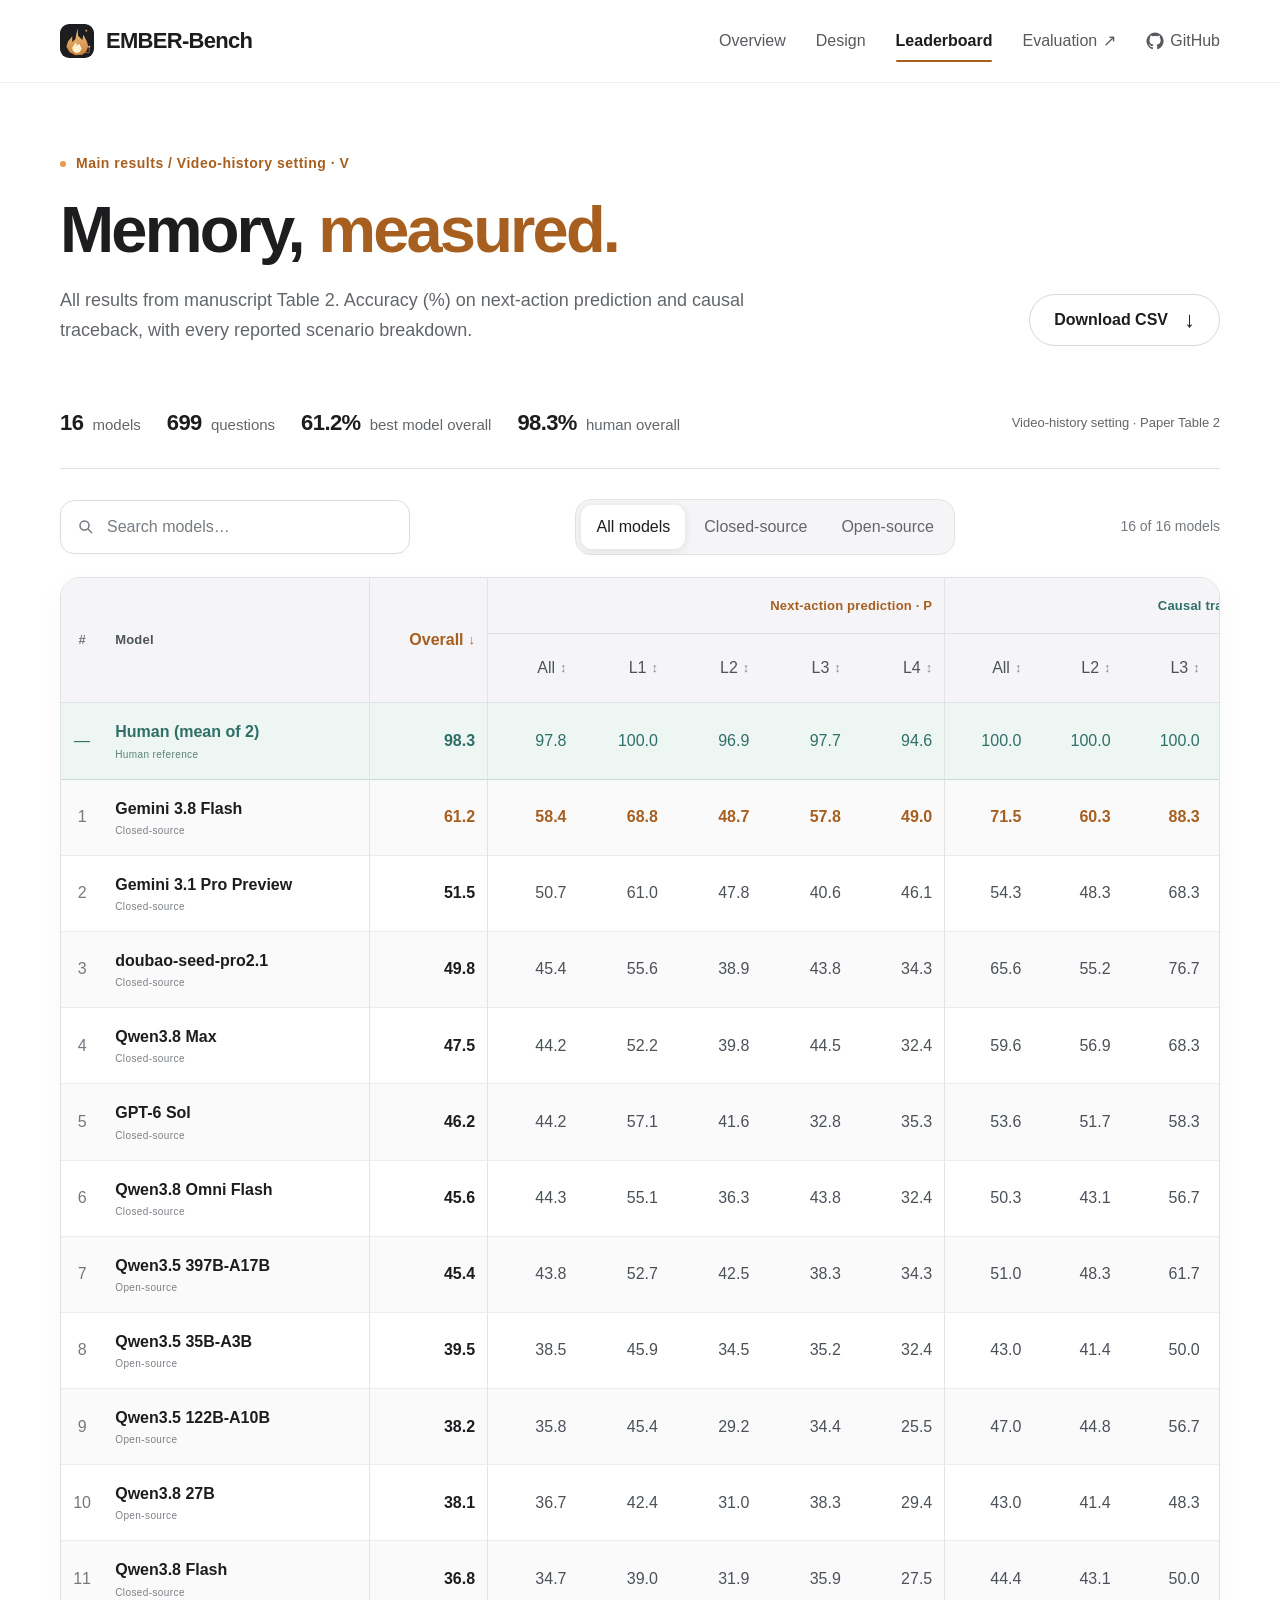
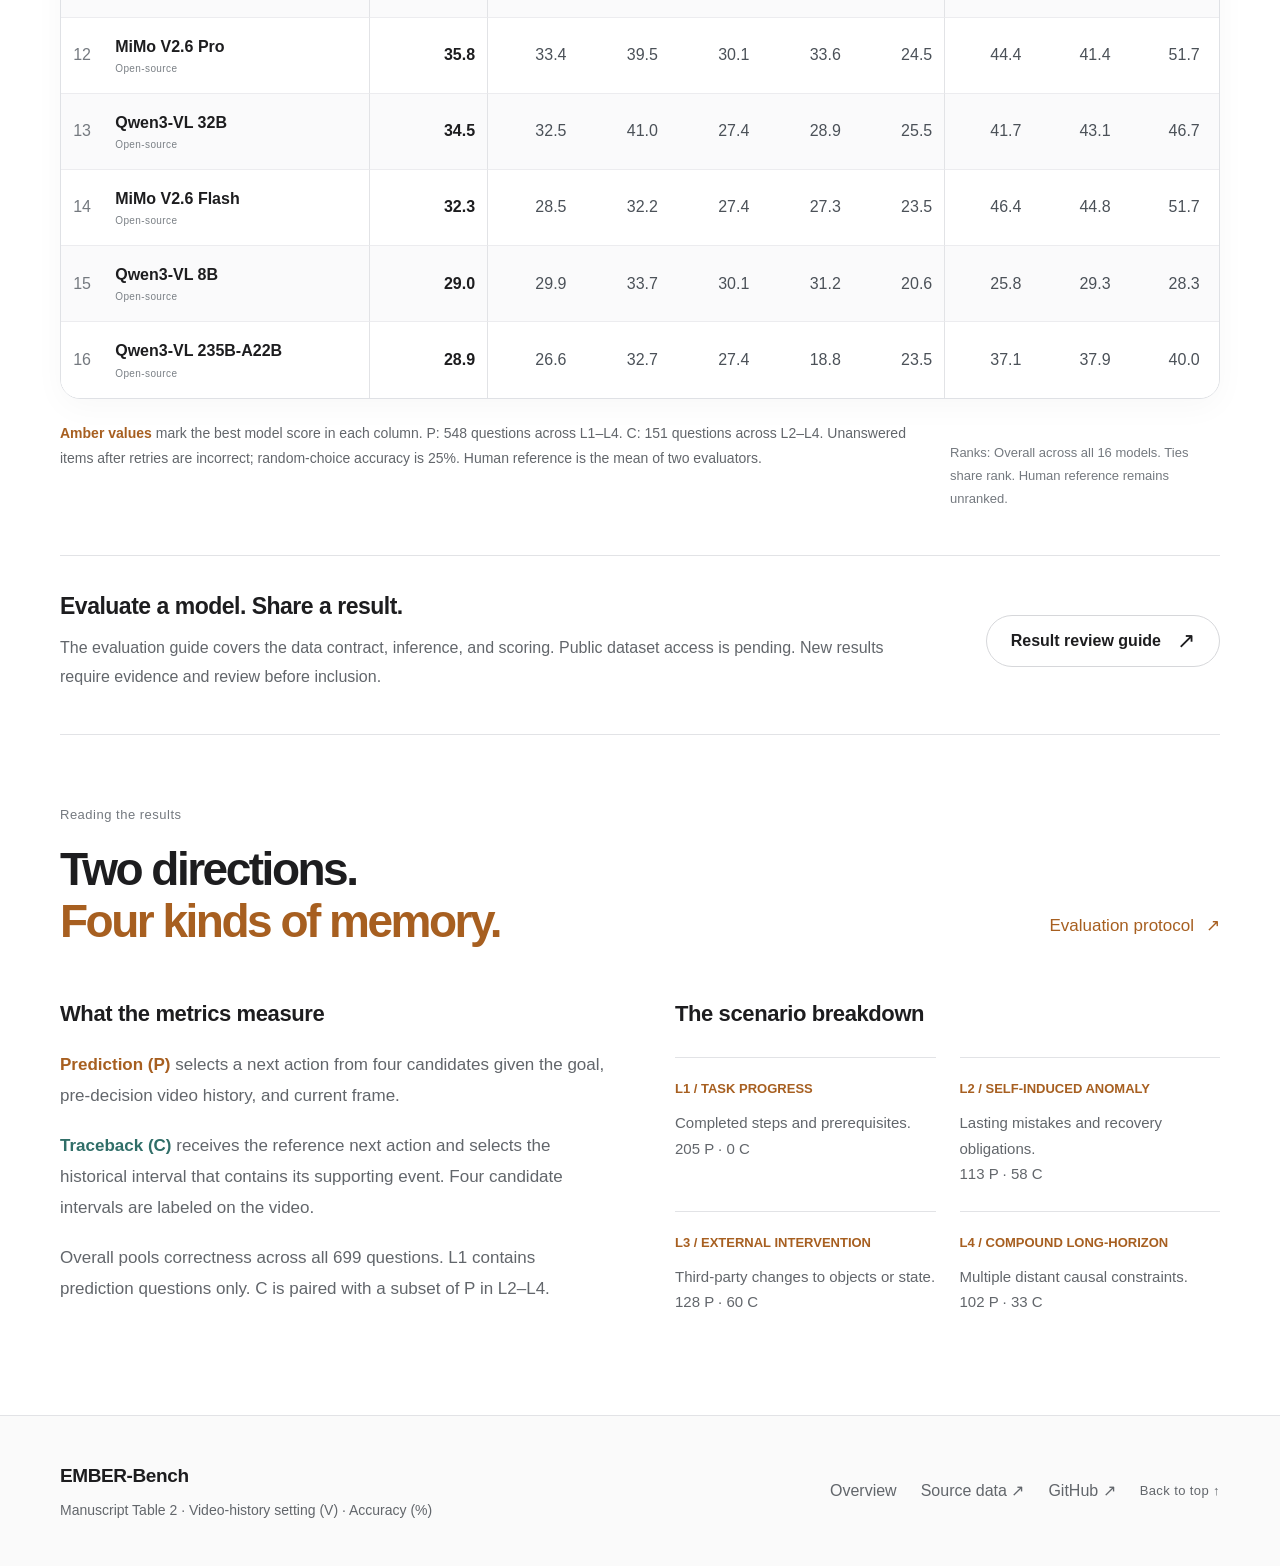
==== docs/leaderboard.html @ ba3ed53a "Add author affiliations and contribution markers to overview" ====
<!doctype html>
<html lang="en">
<head>
  <meta charset="utf-8">
  <meta name="viewport" content="width=device-width, initial-scale=1">
  <meta name="description" content="Complete EMBER-Bench leaderboard: 16 multimodal models and a human reference, with overall, next-action prediction, and causal traceback accuracy across L1–L4.">
  <meta name="theme-color" content="#ffffff">
  <meta property="og:title" content="EMBER-Bench · Leaderboard">
  <meta property="og:description" content="Explore all manuscript results for cross-event causal memory in long-horizon embodied tasks.">
  <meta property="og:type" content="website">
  <title>Leaderboard · EMBER-Bench</title>
  <link rel="icon" type="image/svg+xml" href="assets/favicon.svg?v=ember-flame-1">
  <link rel="stylesheet" href="assets/css/style.css?v=authors-1">
  <script src="assets/js/common.js?v=design-nav-1" defer></script>
  <script src="assets/js/leaderboard.js" defer></script>
  <noscript><style>.nav-links{display:flex!important;position:static!important;padding:0!important;border:0!important;font-size:14px!important;gap:12px!important;background:none!important}.mobile-nav-toggle{display:none!important}.nav{height:auto!important;min-height:67px;flex-wrap:wrap;padding-top:14px!important;padding-bottom:14px!important}.board-toolbar{display:none}</style></noscript>
</head>
<body id="top">
<a class="skip-link" href="#main">Skip to results</a>
<header class="site-header">
  <nav class="container nav" aria-label="Main navigation">
    <a href="index.html" class="brand" aria-label="EMBER-Bench home"><img src="assets/favicon.svg?v=ember-flame-1" alt="" width="31" height="31"><span class="brand-wordmark">EMBER-Bench</span></a>
    <button class="mobile-nav-toggle" aria-expanded="false" aria-controls="main-navigation">Menu</button>
    <div class="nav-links" id="main-navigation">
      <a href="index.html">Overview</a><a href="index.html#benchmark" class="home-benchmark">Design</a><a href="leaderboard.html" aria-current="page">Leaderboard</a><a href="https://github.com/Alex0605goat/EMBER-Bench/blob/main/evaluation/README.md" data-repo-path="blob/main/evaluation/README.md">Evaluation <span aria-hidden="true">↗</span></a>
      <a href="https://github.com/Alex0605goat/EMBER-Bench" data-repo-path="" class="repo-link"><svg viewBox="0 0 24 24" fill="currentColor" aria-hidden="true"><path d="M12 .8a11.4 11.4 0 0 0-3.6 22.2c.6.1.8-.2.8-.6v-2.2c-3.3.7-4-1.4-4-1.4-.5-1.4-1.3-1.7-1.3-1.7-1.1-.8.1-.8.1-.8 1.2.1 1.8 1.2 1.8 1.2 1 1.8 2.8 1.3 3.5 1 .1-.8.4-1.3.7-1.6-2.6-.3-5.4-1.3-5.4-5.9 0-1.3.5-2.4 1.2-3.2-.1-.3-.5-1.5.1-3.2 0 0 1-.3 3.3 1.2A11.5 11.5 0 0 1 12 5.4c1 0 2 .1 2.9.4 2.3-1.5 3.3-1.2 3.3-1.2.6 1.7.2 2.9.1 3.2.8.8 1.2 1.9 1.2 3.2 0 4.6-2.8 5.6-5.4 5.9.4.4.8 1.1.8 2.2v3.3c0 .4.2.7.8.6A11.4 11.4 0 0 0 12 .8Z"/></svg>GitHub</a>
    </div>
  </nav>
</header>
<main class="container" id="main">
  <div class="page-top">
    <div class="eyebrow">Main results / Video-history setting · V</div>
    <div class="leaderboard-heading"><div><h1>Memory, <em>measured.</em></h1><p>All results from manuscript Table 2. Accuracy (%) on next-action prediction and causal traceback, with every reported scenario breakdown.</p></div><a class="button" href="data/leaderboard.csv" download="EMBER-Bench-leaderboard.csv">Download CSV <span class="arrow" aria-hidden="true">↓</span></a></div>
  </div>
  <div class="leaderboard-summary" aria-label="Leaderboard summary"><span><strong>16</strong> models</span><span><strong>699</strong> questions</span><span><strong>61.2%</strong> best model overall</span><span><strong>98.3%</strong> human overall</span><span class="summary-note">Video-history setting · Paper Table 2</span></div>
  <section class="board-panel" aria-label="Model leaderboard">
    <noscript><p class="noscript-note">All scores are available below. Enable JavaScript to search, filter, and sort; the CSV download also works without JavaScript.</p></noscript>
    <div class="board-toolbar">
      <div class="search-field"><label for="model-search" class="visually-hidden">Search models</label><svg class="search-icon" viewBox="0 0 16 16" fill="none" stroke="currentColor" stroke-width="1.5" aria-hidden="true"><circle cx="6.5" cy="6.5" r="4.5"/><path d="m10 10 4 4"/></svg><input id="model-search" type="search" placeholder="Search models…" autocomplete="off" disabled></div>
      <div class="filter-group" role="group" aria-label="Filter model class"><button data-filter="all" aria-pressed="true" disabled>All models</button><button data-filter="closed" aria-pressed="false" disabled>Closed-source</button><button data-filter="open" aria-pressed="false" disabled>Open-source</button></div>
      <span class="toolbar-status" id="results-status" role="status" aria-live="polite">16 of 16 models</span>
    </div>
    <div class="table-wrap" tabindex="0" role="region" aria-label="Leaderboard table; scroll horizontally for all scenario scores" aria-describedby="table-notes">
      <table class="leaderboard-table">
        <caption class="visually-hidden">EMBER-Bench video-history accuracy. Human reference is unranked. Ten score columns: overall, five prediction columns, and four traceback columns.</caption>
        <thead>
          <tr class="column-groups"><th class="rank-cell" rowspan="2" scope="col">#</th><th class="model-cell" rowspan="2" scope="col">Model</th><th scope="col" rowspan="2" data-column="overall" aria-sort="descending"><button data-sort="overall" aria-label="Sort by Overall, ascending" disabled>Overall <span class="sort-mark" aria-hidden="true">↓</span></button></th><th class="p-group" colspan="5" scope="colgroup">Next-action prediction · P</th><th class="c-group" colspan="4" scope="colgroup">Causal traceback · C</th></tr>
          <tr>
            <th scope="col" class="p-start" aria-sort="none"><button data-sort="p_all" aria-label="Sort by P All, descending" disabled>All <span class="sort-mark" aria-hidden="true">↕</span></button></th>
            <th scope="col" aria-sort="none"><button data-sort="p_l1" aria-label="Sort by P L1, descending" disabled>L1 <span class="sort-mark" aria-hidden="true">↕</span></button></th>
            <th scope="col" aria-sort="none"><button data-sort="p_l2" aria-label="Sort by P L2, descending" disabled>L2 <span class="sort-mark" aria-hidden="true">↕</span></button></th>
            <th scope="col" aria-sort="none"><button data-sort="p_l3" aria-label="Sort by P L3, descending" disabled>L3 <span class="sort-mark" aria-hidden="true">↕</span></button></th>
            <th scope="col" aria-sort="none"><button data-sort="p_l4" aria-label="Sort by P L4, descending" disabled>L4 <span class="sort-mark" aria-hidden="true">↕</span></button></th>
            <th scope="col" class="c-start" aria-sort="none"><button data-sort="c_all" aria-label="Sort by C All, descending" disabled>All <span class="sort-mark" aria-hidden="true">↕</span></button></th>
            <th scope="col" aria-sort="none"><button data-sort="c_l2" aria-label="Sort by C L2, descending" disabled>L2 <span class="sort-mark" aria-hidden="true">↕</span></button></th>
            <th scope="col" aria-sort="none"><button data-sort="c_l3" aria-label="Sort by C L3, descending" disabled>L3 <span class="sort-mark" aria-hidden="true">↕</span></button></th>
            <th scope="col" aria-sort="none"><button data-sort="c_l4" aria-label="Sort by C L4, descending" disabled>L4 <span class="sort-mark" aria-hidden="true">↕</span></button></th>
          </tr>
        </thead>
        <tbody id="leaderboard-body">
          <!-- STATIC_RESULTS_START -->
          <tr data-name="Human (mean of 2)" data-category="human" class="human-row">
            <th scope="row" class="rank-cell" aria-label="Human reference, unranked">—</th><th scope="row" class="model-cell">Human (mean of 2)<span class="model-class">Human reference</span></th>
            <td data-key="overall" class="overall-cell">98.3</td><td data-key="p_all" class="p-start">97.8</td><td data-key="p_l1">100.0</td><td data-key="p_l2">96.9</td><td data-key="p_l3">97.7</td><td data-key="p_l4">94.6</td><td data-key="c_all" class="c-start">100.0</td><td data-key="c_l2">100.0</td><td data-key="c_l3">100.0</td><td data-key="c_l4">100.0</td>
          </tr>
          <tr data-name="Gemini 3.8 Flash" data-category="closed">
            <th scope="row" class="rank-cell">1</th><th scope="row" class="model-cell">Gemini 3.8 Flash<span class="model-class">Closed-source</span></th>
            <td data-key="overall" class="overall-cell best">61.2</td><td data-key="p_all" class="p-start best">58.4</td><td data-key="p_l1" class="best">68.8</td><td data-key="p_l2" class="best">48.7</td><td data-key="p_l3" class="best">57.8</td><td data-key="p_l4" class="best">49.0</td><td data-key="c_all" class="c-start best">71.5</td><td data-key="c_l2" class="best">60.3</td><td data-key="c_l3" class="best">88.3</td><td data-key="c_l4">60.6</td>
          </tr>
          <tr data-name="Gemini 3.1 Pro Preview" data-category="closed">
            <th scope="row" class="rank-cell">2</th><th scope="row" class="model-cell">Gemini 3.1 Pro Preview<span class="model-class">Closed-source</span></th>
            <td data-key="overall" class="overall-cell">51.5</td><td data-key="p_all" class="p-start">50.7</td><td data-key="p_l1">61.0</td><td data-key="p_l2">47.8</td><td data-key="p_l3">40.6</td><td data-key="p_l4">46.1</td><td data-key="c_all" class="c-start">54.3</td><td data-key="c_l2">48.3</td><td data-key="c_l3">68.3</td><td data-key="c_l4">39.4</td>
          </tr>
          <tr data-name="doubao-seed-pro2.1" data-category="closed">
            <th scope="row" class="rank-cell">3</th><th scope="row" class="model-cell">doubao-seed-pro2.1<span class="model-class">Closed-source</span></th>
            <td data-key="overall" class="overall-cell">49.8</td><td data-key="p_all" class="p-start">45.4</td><td data-key="p_l1">55.6</td><td data-key="p_l2">38.9</td><td data-key="p_l3">43.8</td><td data-key="p_l4">34.3</td><td data-key="c_all" class="c-start">65.6</td><td data-key="c_l2">55.2</td><td data-key="c_l3">76.7</td><td data-key="c_l4" class="best">63.6</td>
          </tr>
          <tr data-name="Qwen3.8 Max" data-category="closed">
            <th scope="row" class="rank-cell">4</th><th scope="row" class="model-cell">Qwen3.8 Max<span class="model-class">Closed-source</span></th>
            <td data-key="overall" class="overall-cell">47.5</td><td data-key="p_all" class="p-start">44.2</td><td data-key="p_l1">52.2</td><td data-key="p_l2">39.8</td><td data-key="p_l3">44.5</td><td data-key="p_l4">32.4</td><td data-key="c_all" class="c-start">59.6</td><td data-key="c_l2">56.9</td><td data-key="c_l3">68.3</td><td data-key="c_l4">48.5</td>
          </tr>
          <tr data-name="GPT-6 Sol" data-category="closed">
            <th scope="row" class="rank-cell">5</th><th scope="row" class="model-cell">GPT-6 Sol<span class="model-class">Closed-source</span></th>
            <td data-key="overall" class="overall-cell">46.2</td><td data-key="p_all" class="p-start">44.2</td><td data-key="p_l1">57.1</td><td data-key="p_l2">41.6</td><td data-key="p_l3">32.8</td><td data-key="p_l4">35.3</td><td data-key="c_all" class="c-start">53.6</td><td data-key="c_l2">51.7</td><td data-key="c_l3">58.3</td><td data-key="c_l4">48.5</td>
          </tr>
          <tr data-name="Qwen3.8 Omni Flash" data-category="closed">
            <th scope="row" class="rank-cell">6</th><th scope="row" class="model-cell">Qwen3.8 Omni Flash<span class="model-class">Closed-source</span></th>
            <td data-key="overall" class="overall-cell">45.6</td><td data-key="p_all" class="p-start">44.3</td><td data-key="p_l1">55.1</td><td data-key="p_l2">36.3</td><td data-key="p_l3">43.8</td><td data-key="p_l4">32.4</td><td data-key="c_all" class="c-start">50.3</td><td data-key="c_l2">43.1</td><td data-key="c_l3">56.7</td><td data-key="c_l4">51.5</td>
          </tr>
          <tr data-name="Qwen3.5 397B-A17B" data-category="open">
            <th scope="row" class="rank-cell">7</th><th scope="row" class="model-cell">Qwen3.5 397B-A17B<span class="model-class">Open-source</span></th>
            <td data-key="overall" class="overall-cell">45.4</td><td data-key="p_all" class="p-start">43.8</td><td data-key="p_l1">52.7</td><td data-key="p_l2">42.5</td><td data-key="p_l3">38.3</td><td data-key="p_l4">34.3</td><td data-key="c_all" class="c-start">51.0</td><td data-key="c_l2">48.3</td><td data-key="c_l3">61.7</td><td data-key="c_l4">36.4</td>
          </tr>
          <tr data-name="Qwen3.5 35B-A3B" data-category="open">
            <th scope="row" class="rank-cell">8</th><th scope="row" class="model-cell">Qwen3.5 35B-A3B<span class="model-class">Open-source</span></th>
            <td data-key="overall" class="overall-cell">39.5</td><td data-key="p_all" class="p-start">38.5</td><td data-key="p_l1">45.9</td><td data-key="p_l2">34.5</td><td data-key="p_l3">35.2</td><td data-key="p_l4">32.4</td><td data-key="c_all" class="c-start">43.0</td><td data-key="c_l2">41.4</td><td data-key="c_l3">50.0</td><td data-key="c_l4">33.3</td>
          </tr>
          <tr data-name="Qwen3.5 122B-A10B" data-category="open">
            <th scope="row" class="rank-cell">9</th><th scope="row" class="model-cell">Qwen3.5 122B-A10B<span class="model-class">Open-source</span></th>
            <td data-key="overall" class="overall-cell">38.2</td><td data-key="p_all" class="p-start">35.8</td><td data-key="p_l1">45.4</td><td data-key="p_l2">29.2</td><td data-key="p_l3">34.4</td><td data-key="p_l4">25.5</td><td data-key="c_all" class="c-start">47.0</td><td data-key="c_l2">44.8</td><td data-key="c_l3">56.7</td><td data-key="c_l4">33.3</td>
          </tr>
          <tr data-name="Qwen3.8 27B" data-category="open">
            <th scope="row" class="rank-cell">10</th><th scope="row" class="model-cell">Qwen3.8 27B<span class="model-class">Open-source</span></th>
            <td data-key="overall" class="overall-cell">38.1</td><td data-key="p_all" class="p-start">36.7</td><td data-key="p_l1">42.4</td><td data-key="p_l2">31.0</td><td data-key="p_l3">38.3</td><td data-key="p_l4">29.4</td><td data-key="c_all" class="c-start">43.0</td><td data-key="c_l2">41.4</td><td data-key="c_l3">48.3</td><td data-key="c_l4">36.4</td>
          </tr>
          <tr data-name="Qwen3.8 Flash" data-category="closed">
            <th scope="row" class="rank-cell">11</th><th scope="row" class="model-cell">Qwen3.8 Flash<span class="model-class">Closed-source</span></th>
            <td data-key="overall" class="overall-cell">36.8</td><td data-key="p_all" class="p-start">34.7</td><td data-key="p_l1">39.0</td><td data-key="p_l2">31.9</td><td data-key="p_l3">35.9</td><td data-key="p_l4">27.5</td><td data-key="c_all" class="c-start">44.4</td><td data-key="c_l2">43.1</td><td data-key="c_l3">50.0</td><td data-key="c_l4">36.4</td>
          </tr>
          <tr data-name="MiMo V2.6 Pro" data-category="open">
            <th scope="row" class="rank-cell">12</th><th scope="row" class="model-cell">MiMo V2.6 Pro<span class="model-class">Open-source</span></th>
            <td data-key="overall" class="overall-cell">35.8</td><td data-key="p_all" class="p-start">33.4</td><td data-key="p_l1">39.5</td><td data-key="p_l2">30.1</td><td data-key="p_l3">33.6</td><td data-key="p_l4">24.5</td><td data-key="c_all" class="c-start">44.4</td><td data-key="c_l2">41.4</td><td data-key="c_l3">51.7</td><td data-key="c_l4">36.4</td>
          </tr>
          <tr data-name="Qwen3-VL 32B" data-category="open">
            <th scope="row" class="rank-cell">13</th><th scope="row" class="model-cell">Qwen3-VL 32B<span class="model-class">Open-source</span></th>
            <td data-key="overall" class="overall-cell">34.5</td><td data-key="p_all" class="p-start">32.5</td><td data-key="p_l1">41.0</td><td data-key="p_l2">27.4</td><td data-key="p_l3">28.9</td><td data-key="p_l4">25.5</td><td data-key="c_all" class="c-start">41.7</td><td data-key="c_l2">43.1</td><td data-key="c_l3">46.7</td><td data-key="c_l4">30.3</td>
          </tr>
          <tr data-name="MiMo V2.6 Flash" data-category="open">
            <th scope="row" class="rank-cell">14</th><th scope="row" class="model-cell">MiMo V2.6 Flash<span class="model-class">Open-source</span></th>
            <td data-key="overall" class="overall-cell">32.3</td><td data-key="p_all" class="p-start">28.5</td><td data-key="p_l1">32.2</td><td data-key="p_l2">27.4</td><td data-key="p_l3">27.3</td><td data-key="p_l4">23.5</td><td data-key="c_all" class="c-start">46.4</td><td data-key="c_l2">44.8</td><td data-key="c_l3">51.7</td><td data-key="c_l4">39.4</td>
          </tr>
          <tr data-name="Qwen3-VL 8B" data-category="open">
            <th scope="row" class="rank-cell">15</th><th scope="row" class="model-cell">Qwen3-VL 8B<span class="model-class">Open-source</span></th>
            <td data-key="overall" class="overall-cell">29.0</td><td data-key="p_all" class="p-start">29.9</td><td data-key="p_l1">33.7</td><td data-key="p_l2">30.1</td><td data-key="p_l3">31.2</td><td data-key="p_l4">20.6</td><td data-key="c_all" class="c-start">25.8</td><td data-key="c_l2">29.3</td><td data-key="c_l3">28.3</td><td data-key="c_l4">15.2</td>
          </tr>
          <tr data-name="Qwen3-VL 235B-A22B" data-category="open">
            <th scope="row" class="rank-cell">16</th><th scope="row" class="model-cell">Qwen3-VL 235B-A22B<span class="model-class">Open-source</span></th>
            <td data-key="overall" class="overall-cell">28.9</td><td data-key="p_all" class="p-start">26.6</td><td data-key="p_l1">32.7</td><td data-key="p_l2">27.4</td><td data-key="p_l3">18.8</td><td data-key="p_l4">23.5</td><td data-key="c_all" class="c-start">37.1</td><td data-key="c_l2">37.9</td><td data-key="c_l3">40.0</td><td data-key="c_l4">30.3</td>
          </tr>
          <!-- STATIC_RESULTS_END -->
        </tbody>
      </table>
    </div>
    <div id="table-empty" class="table-empty" hidden>No models match your search. Try another name or model class.</div>
    <div class="table-notes" id="table-notes"><p><span class="best-key">Amber values</span> mark the best model score in each column. P: 548 questions across L1–L4. C: 151 questions across L2–L4. Unanswered items after retries are incorrect; random-choice accuracy is 25%. Human reference is the mean of two evaluators.</p><p class="rank-note" id="rank-note">Ranks: Overall across all 16 models. Ties share rank. Human reference remains unranked.</p></div>
  </section>
  <div class="submission-banner"><div><h3>Evaluate a model. Share a result.</h3><p>The evaluation guide covers the data contract, inference, and scoring. Public dataset access is pending. New results require evidence and review before inclusion.</p></div><a href="https://github.com/Alex0605goat/EMBER-Bench/blob/main/docs/LEADERBOARD.md" data-repo-path="blob/main/docs/LEADERBOARD.md" class="button">Result review guide <span class="arrow" aria-hidden="true">↗</span></a></div>
  <section class="board-details" aria-labelledby="reading-results">
    <div class="section-heading"><div><div class="section-index">Reading the results</div><h2 id="reading-results">Two directions.<br><em>Four kinds of memory.</em></h2></div><a href="https://github.com/Alex0605goat/EMBER-Bench/blob/main/evaluation/README.md" data-repo-path="blob/main/evaluation/README.md" class="inline-link">Evaluation protocol <span aria-hidden="true">↗</span></a></div>
    <div class="detail-grid"><div><h3>What the metrics measure</h3><p><strong style="color:var(--ember)">Prediction (P)</strong> selects a next action from four candidates given the goal, pre-decision video history, and current frame.</p><p><strong style="color:var(--mint)">Traceback (C)</strong> receives the reference next action and selects the historical interval that contains its supporting event. Four candidate intervals are labeled on the video.</p><p>Overall pools correctness across all 699 questions. L1 contains prediction questions only. C is paired with a subset of P in L2–L4.</p></div><div><h3>The scenario breakdown</h3><div class="legend-list"><div class="legend-item"><strong>L1 / TASK PROGRESS</strong>Completed steps and prerequisites.<br>205 P · 0 C</div><div class="legend-item"><strong>L2 / SELF-INDUCED ANOMALY</strong>Lasting mistakes and recovery obligations.<br>113 P · 58 C</div><div class="legend-item"><strong>L3 / EXTERNAL INTERVENTION</strong>Third-party changes to objects or state.<br>128 P · 60 C</div><div class="legend-item"><strong>L4 / COMPOUND LONG-HORIZON</strong>Multiple distant causal constraints.<br>102 P · 33 C</div></div></div></div>
  </section>
</main>
<footer class="site-footer"><div class="container footer-inner"><div class="footer-brand">EMBER-Bench<p>Manuscript Table 2 · Video-history setting (V) · Accuracy (%)</p></div><div class="footer-links"><a href="index.html">Overview</a><a href="data/leaderboard.json">Source data ↗</a><a href="https://github.com/Alex0605goat/EMBER-Bench" data-repo-path="">GitHub ↗</a><a href="#top" class="back-to-top">Back to top ↑</a></div></div></footer>
</body>
</html>
---- docs/assets/css/style.css ----
@charset "UTF-8";
/* Warm light, generous type, restrained depth. */
:root {
 color-scheme:light; --bg:#fff; --surface:#f5f5f7; --surface-2:#ececef;
 --ink:#1d1d1f; --muted:#62666b; --dim:#74797f; --line:#e2e3e6;
 --ember:#a75f20; --ember-glow:#e69a4b; --coral:#b35f50; --mint:#306e68;
 --sans:-apple-system,BlinkMacSystemFont,"Segoe UI",Arial,sans-serif;
 --mono:ui-monospace,SFMono-Regular,Consolas,monospace; --serif:var(--sans);
 --gutter:60px; --radius:28px; --nav-height:82px; --shadow:0 12px 44px rgb(29 29 31 / 5%);
}
*{box-sizing:border-box}
html{scroll-behavior:smooth;scroll-padding-top:110px}
body{margin:0;color:var(--ink);background:var(--bg);font:17px/1.65 var(--sans);-webkit-font-smoothing:antialiased}
a{color:inherit;text-decoration:none}
button,input,select{font:inherit}
button{color:inherit;cursor:pointer}button:disabled{cursor:default}
img,svg{display:block;max-width:100%}
p,h1,h2,h3,h4{margin:0}p+p{margin-top:20px}
h1,h2,h3,strong{font-weight:650}
em{font-family:inherit;font-style:normal;font-weight:inherit}sup{font-size:.58em}code{font:.88em var(--mono)}
::selection{color:#3a230f;background:#f2d4b1}
:where(a,button,input,select,summary,[tabindex]):focus-visible{outline:3px solid #bb7534;outline-offset:5px}
[hidden]{display:none!important}
.container{width:100%;max-width:1440px;margin:0 auto;padding:0 var(--gutter)}
.visually-hidden{position:absolute!important;width:1px;height:1px;margin:-1px;padding:0;overflow:hidden;clip:rect(0,0,0,0);white-space:nowrap;border:0}
.skip-link{position:fixed;z-index:100;top:12px;left:12px;padding:12px 20px;border-radius:12px;color:#fff;background:var(--ink);transform:translateY(-160%)}
.skip-link:focus{transform:none}

/* Translucent navigation; uninterrupted wordmark. */
.site-header{position:sticky;top:0;z-index:30;border-bottom:1px solid rgb(29 29 31 / 7%);background:rgb(255 255 255 / 86%);backdrop-filter:saturate(160%) blur(22px)}
.nav{display:flex;align-items:center;justify-content:space-between;gap:24px;min-height:var(--nav-height)}
.brand{display:inline-flex;align-items:center;gap:12px;font-size:22px;font-weight:680;line-height:1;letter-spacing:-.7px;white-space:nowrap}
.brand img{flex:0 0 auto;width:34px;height:34px;border-radius:9px}
.brand .brand-wordmark{color:var(--ink);font:inherit;letter-spacing:inherit}
.nav-links{display:flex;align-items:center;gap:30px;color:#56595e;font-size:16px}
.nav-links a{display:inline-flex;align-items:center;gap:6px;min-height:44px;font-size:16px;transition:color .2s}
.nav-links a:hover,.nav-links a:is([aria-current=page],[aria-current=location]){color:var(--ink)}
.nav-links a:is([aria-current=page],[aria-current=location]){position:relative;font-weight:600}
.nav-links a:is([aria-current=page],[aria-current=location]):after{content:"";position:absolute;left:0;right:0;bottom:1px;height:2px;border-radius:2px;background:var(--ember)}
.repo-link svg{width:18px;height:18px}
.mobile-nav-toggle{display:none;min-height:44px;padding:8px 14px;border:1px solid var(--line);border-radius:999px;background:#fff;font-size:16px}

/* Shared type, controls, and page rhythm. */
.eyebrow{display:flex;align-items:center;gap:10px;color:var(--ember);font:600 14px/1.5 var(--sans);letter-spacing:.5px}
.eyebrow:before{content:"";width:6px;height:6px;border-radius:50%;background:var(--ember-glow)}
.section-index{color:var(--dim);font:500 13px/1.5 var(--sans);letter-spacing:.5px}
.section{padding:124px 0}
.section.container{padding-right:var(--gutter);padding-left:var(--gutter)}
.section-heading{display:flex;align-items:flex-end;justify-content:space-between;gap:48px;margin-bottom:48px}
.section-heading h2{margin-top:20px;font-size:clamp(42px,4.2vw,60px);line-height:1.13;letter-spacing:-2.5px}
.section-heading h2 em,.intro-grid h2 em{color:var(--ember)}
.section-heading>p{max-width:390px;color:var(--muted);font-size:18px;line-height:1.65}
.button{display:inline-flex;align-items:center;justify-content:center;gap:16px;min-height:52px;max-width:100%;padding:12px 24px;border:1px solid #d6d7da;border-radius:999px;color:var(--ink);background:#fff;font-size:16px;font-weight:550;line-height:1.35;text-align:center;white-space:normal;transition:background .25s,border-color .25s,box-shadow .25s,transform .25s}
.button:hover{background:#f5f5f7;border-color:#bfc1c6;box-shadow:0 5px 18px rgb(29 29 31 / 5%);transform:translateY(-1px)}
.button-primary{color:#fff;background:var(--ember);border-color:var(--ember)}
.button-primary:hover{color:#fff;background:#8f501a;border-color:#8f501a;box-shadow:0 8px 24px rgb(167 95 32 / 18%)}
.button .arrow{flex:0 0 auto;font-size:22px;font-weight:400;line-height:1}
.inline-link{display:inline-flex;align-items:center;gap:12px;min-height:44px;margin-top:23px;color:var(--ember);font-size:17px;font-weight:500}
.inline-link:hover{text-decoration:underline;text-underline-offset:5px}

/* Hero: bold thought and luminous memory field. */
.hero{position:relative;padding-top:104px;padding-bottom:100px;overflow:hidden}
.hero-grid{position:relative;display:grid;grid-template-columns:1.12fr 1fr;gap:30px;align-items:center}
.hero h1{margin:26px 0 30px;font-size:clamp(62px,5.75vw,83px);line-height:1.06;font-weight:700;letter-spacing:-4px}
.hero h1 em{color:var(--ember)}
.hero .full-name{max-width:570px;margin-bottom:16px;color:var(--ink);font-size:21px;font-weight:500;line-height:1.55;letter-spacing:-.3px}
.hero-copy>p{max-width:540px;color:var(--muted);font-size:18px;line-height:1.7}
.hero-actions{display:flex;flex-wrap:wrap;align-items:center;gap:14px;margin-top:32px}
.hero-actions .button{min-height:56px;font-size:17px}
.status-line{display:flex;align-items:center;gap:9px;margin-top:25px;color:var(--dim);font-size:14px}
.status-line i{width:5px;height:5px;border-radius:50%;background:var(--mint)}
.hero-visual{position:relative;min-width:0;isolation:isolate}
.hero-visual:before{content:"";position:absolute;z-index:-1;inset:5% -2%;pointer-events:none;border-radius:50%;background:radial-gradient(ellipse,#f6debf80 0%,#fff9ee66 35%,transparent 70%)}
.hero-visual svg{width:100%;height:auto;overflow:visible}
.visual-caption{display:flex;justify-content:space-between;gap:12px;padding:0 24px;margin-top:-8px;color:var(--dim);font-size:11px;letter-spacing:.8px}
.visual-caption span:first-child{color:var(--ember)}
.hero-visual [fill="#101316"],.scenario-glyph [fill="#101316"]{fill:#fff}
.hero-visual [stroke="#efad79"],.scenario-glyph [stroke="#efad79"]{stroke:#bb7534}
.scenario-glyph [stroke="#a2c9bd"]{stroke:var(--mint)}
.scenario-glyph [stroke="#e78775"]{stroke:var(--coral)}
.scenario-glyph [stroke="#30363a"]{stroke:#c9cdd0}
.scenario-glyph [fill="#efad79"]{fill:#bb7534}
.scenario-glyph [fill="#e78775"]{fill:var(--coral)}

/* Metrics and the reasoning demonstration. */
.metrics{display:grid;grid-template-columns:repeat(4,1fr);padding:34px 38px;border:1px solid #ececef;border-radius:var(--radius);background:var(--surface)}
.metric{padding:8px 28px}.metric:first-child{padding-left:0}.metric+.metric{border-left:1px solid #dbdde0}
.metric-number{font-size:56px;font-weight:650;line-height:1.1;letter-spacing:-2px}
.metric-number span{margin-left:8px;color:var(--dim);font-size:13px}
.metric-label{margin-top:12px;color:var(--muted);font-size:15px;line-height:1.5}
.intro-grid{display:grid;grid-template-columns:1fr 1fr;align-items:start;gap:90px}
.intro-grid h2{margin-top:20px;font-size:62px;line-height:1.12;letter-spacing:-2.5px}
.intro-copy{color:var(--muted);font-size:18px;line-height:1.8}.intro-copy strong{color:var(--ink)}
.schematic{margin-top:54px;overflow:hidden;border:1px solid #e8e8eb;border-radius:var(--radius);background:#fff;box-shadow:var(--shadow)}
.schematic-top{display:flex;align-items:center;justify-content:space-between;gap:20px;padding:24px 30px;border-bottom:1px solid var(--line)}
.schematic-label{color:var(--muted);font-size:13px;font-weight:500;letter-spacing:.3px}
.direction-tabs{display:flex;gap:4px;padding:5px;border:1px solid #e7e7e9;border-radius:999px;background:var(--surface)}
.direction-tabs button{min-height:44px;padding:9px 16px;border:0;border-radius:999px;color:var(--muted);background:transparent;font-size:16px;line-height:1.4}
.direction-tabs button[aria-selected=true]{color:var(--ink);background:#fff;box-shadow:0 2px 9px rgb(29 29 31 / 9%)}
.event-chain{display:grid;grid-template-columns:1fr 34px 1fr 34px 1fr;gap:16px;padding:38px 32px}
.event-cell{min-width:0}.event-tag{color:var(--dim);font-size:12px;font-weight:500;letter-spacing:.3px}
.event-cell h3{margin:14px 0 12px;font-size:24px;font-weight:600;line-height:1.3;letter-spacing:-.6px}
.event-cell p{color:var(--muted);font-size:16px;line-height:1.75}.event-cell.ember h3{color:var(--ember)}
.chain-arrow{display:flex;align-items:center;justify-content:center;color:#b1b4b8;font-size:28px}
.direction-answer{display:flex;align-items:flex-start;gap:24px;margin:0 28px 28px;padding:26px;border-radius:18px;background:#fbf4eb}
.answer-tag{flex:0 0 112px;padding-top:3px;color:var(--ember);font-size:12px;font-weight:600;letter-spacing:.5px}
.direction-answer h4{font-size:19px;font-weight:600;line-height:1.5}
.direction-answer p{margin-top:9px;color:var(--muted);font-size:16px;line-height:1.7}
.schematic-note{margin-top:18px;color:var(--dim);font-size:13px;line-height:1.8}

/* Scenarios and original scientific figure content. */
.scenario-list{display:grid;grid-template-columns:repeat(2,1fr);gap:22px}
.scenario{display:grid;grid-template-columns:34px 1fr 48px;align-items:start;gap:17px;padding:32px;border:1px solid #e9e9ec;border-radius:24px;background:var(--surface)}
.scenario-level{padding-top:4px;color:var(--ember);font-size:16px;font-weight:600}
.scenario h3{margin-bottom:12px;font-size:22px;line-height:1.35;letter-spacing:-.45px}
.scenario p{color:var(--muted);font-size:17px;line-height:1.7}
.scenario-glyph{width:48px;height:48px;margin-top:2px}
.figure-box{display:block;margin-top:52px;padding:20px;overflow:hidden;border:1px solid var(--line);border-radius:var(--radius);background:#fff;box-shadow:0 8px 36px rgb(29 29 31 / 3%)}
.figure-box.original-figure{background:#fff}.figure-box img{width:100%;height:auto}
.figure-caption{display:flex;justify-content:space-between;align-items:flex-start;gap:30px;margin-top:20px;color:var(--muted);font-size:14px;line-height:1.75}
.figure-caption span{max-width:950px}
.figure-caption a{display:inline-flex;align-items:center;flex:0 0 auto;min-height:44px;color:var(--ember);font-size:16px;font-weight:500;white-space:nowrap}
.figure-caption a:hover{text-decoration:underline;text-underline-offset:5px}
.protocol-grid{display:grid;grid-template-columns:1fr 1fr;gap:64px;margin-top:48px}
.protocol-item{padding-top:28px;border-top:1px solid var(--line)}
.protocol-item h3{margin-bottom:13px;font-size:21px;line-height:1.45;letter-spacing:-.35px}
.protocol-item p{color:var(--muted);font-size:17px;line-height:1.8}.protocol-item code{color:var(--ember)}

/* Results alternate ground, clear data hierarchy. */
.results-section{background:var(--surface)}
.findings-grid{display:grid;grid-template-columns:1fr 1fr;gap:78px;align-items:start}
.score-comparison{padding:36px;border:1px solid #e7e7e9;border-radius:var(--radius);background:#fff;box-shadow:var(--shadow)}
.score-comparison header{margin-bottom:30px;color:var(--dim);font-size:13px;font-weight:500}
.score-row{display:grid;grid-template-columns:1fr auto;gap:12px;align-items:end;margin-top:27px}
.score-label{color:var(--muted);font-size:16px;line-height:1.5}
.score-row strong{font-size:40px;font-weight:600;line-height:1;letter-spacing:-1.6px}
.score-row strong span{font-size:18px;letter-spacing:0}
.score-bar{grid-column:1/-1;height:8px;margin-top:6px;overflow:hidden;border-radius:999px;background:var(--surface-2)}
.score-bar span{display:block;width:var(--value);height:100%;border-radius:inherit;background:var(--ember-glow);transform-origin:left}
.score-row.human strong{color:var(--mint)}.score-row.human .score-bar span{background:#72aaa0}.score-row.model strong{color:var(--ember)}
.comparison-note{margin-top:30px;color:var(--dim);font-size:14px;line-height:1.8}
.finding{padding:26px 0;border-top:1px solid #d8dade}
.finding:first-child{padding-top:0;border-top:0}.finding:last-child{padding-bottom:0}
.finding h3{margin-bottom:13px;font-size:23px;line-height:1.4;letter-spacing:-.6px}
.finding p{color:var(--muted);font-size:17px;line-height:1.8}
.finding p[style]{font-size:15px!important}
.gain{color:var(--ember);font-size:inherit;font-weight:600}
.resources-grid{display:grid;grid-template-columns:repeat(3,1fr);gap:22px}
.resource{display:flex;flex-direction:column;align-items:flex-start;padding:30px;border:1px solid #ececef;border-radius:24px;background:var(--surface)}
.resource-top{display:flex;align-items:center;justify-content:space-between;width:100%;gap:15px;margin-bottom:28px;color:var(--dim);font-size:12px;font-weight:500;letter-spacing:.4px}
.resource-top svg{width:24px;height:24px;stroke:var(--ember)}
.resource h3{font-size:27px;line-height:1.3;letter-spacing:-.8px}
.resource p{flex:1;margin:16px 0 20px;color:var(--muted);font-size:17px;line-height:1.75}
.resource a{display:inline-flex;align-items:center;gap:12px;min-height:44px;color:var(--ember);font-size:16px;font-weight:500}
.resource a:hover{text-decoration:underline;text-underline-offset:5px}
.pending-badge{display:inline-flex;align-items:center;gap:8px;min-height:36px;padding:7px 12px;border:1px solid var(--line);border-radius:999px;color:var(--muted);background:#fff;font-size:13px}
.pending-badge:before{content:"";flex:0 0 5px;height:5px;border-radius:50%;background:var(--ember-glow)}
.site-footer{padding:44px 0;border-top:1px solid var(--line);background:#fafafa}
.footer-inner{display:flex;align-items:center;justify-content:space-between;gap:32px}
.footer-brand{font-size:19px;font-weight:600;letter-spacing:-.4px}
.footer-brand p{margin-top:8px;color:var(--muted);font-size:14px;font-weight:400;letter-spacing:0}
.footer-links{display:flex;flex-wrap:wrap;align-items:center;justify-content:flex-end;gap:24px;color:var(--muted);font-size:16px}
.footer-links a{display:inline-flex;align-items:center;min-height:44px}.footer-links a:hover{color:var(--ember)}
.footer-links>span{font-size:13px}.back-to-top{font-size:13px;letter-spacing:.4px}

/* Leaderboard: high contrast, readable controls, sticky model identity. */
.page-top{padding:70px 0 32px}
.leaderboard-heading{display:flex;align-items:flex-end;justify-content:space-between;gap:40px;margin-top:20px}
.leaderboard-heading h1{font-size:65px;line-height:1.1;letter-spacing:-2.8px}
.leaderboard-heading h1 em{color:var(--ember)}
.leaderboard-heading p{max-width:760px;margin-top:19px;color:var(--muted);font-size:18px;line-height:1.7}
.leaderboard-summary{display:flex;flex-wrap:wrap;align-items:center;gap:26px;padding:27px 0;border-bottom:1px solid var(--line);color:var(--muted);font-size:15px}
.leaderboard-summary strong{margin-right:5px;color:var(--ink);font-size:22px;font-weight:600;letter-spacing:-.6px}
.leaderboard-summary .summary-note{margin-left:auto;font-size:13px}
.board-panel{margin-bottom:44px}
.board-toolbar{display:flex;align-items:center;justify-content:space-between;gap:22px;margin:30px 0 22px}
.search-field{position:relative;flex:1;max-width:350px}
.search-field input{width:100%;min-height:54px;padding:13px 17px 13px 46px;border:1px solid #dcdde1;border-radius:14px;color:var(--ink);background:#fff;font-size:16px;appearance:none;box-shadow:0 2px 6px rgb(29 29 31 / 2%)}
.search-field input::placeholder{color:#777c82;opacity:1}
.search-icon{position:absolute;left:18px;top:50%;width:16px;height:16px;color:var(--dim);transform:translateY(-50%);pointer-events:none}
.filter-group{display:flex;gap:4px;padding:5px;border:1px solid #e3e3e6;border-radius:16px;background:var(--surface)}
.filter-group button{min-height:44px;padding:9px 15px;border:0;border-radius:11px;color:var(--muted);background:transparent;font-size:16px;line-height:1.4;white-space:nowrap}
.filter-group button[aria-pressed=true]{color:var(--ink);background:#fff;box-shadow:0 2px 8px rgb(29 29 31 / 10%)}
.toolbar-status{color:var(--dim);font-size:14px;white-space:nowrap}
.table-wrap{overflow-x:auto;border:1px solid #dfe1e5;border-radius:20px;background:#fff;scrollbar-color:#cbd0d6 #f5f5f7;box-shadow:0 8px 32px rgb(29 29 31 / 3%)}
.leaderboard-table{width:100%;min-width:1240px;table-layout:fixed;border-collapse:separate;border-spacing:0;text-align:right;font-size:16px;font-variant-numeric:tabular-nums}
.leaderboard-table thead th{padding:12px;border-bottom:1px solid #dfe1e5;color:#4d535a;background:#f5f5f7;font-weight:500;white-space:nowrap}
.leaderboard-table .column-groups th{padding:17px 12px;font-size:13px;font-weight:550;letter-spacing:.2px}
.leaderboard-table .column-groups .p-group{width:455px;border-left:1px solid var(--line);color:var(--ember)}
.leaderboard-table .column-groups .c-group{width:355px;border-left:1px solid var(--line);color:var(--mint)}
.leaderboard-table th.rank-cell{position:sticky;left:0;z-index:3;width:42px;text-align:center;color:var(--dim)}
.leaderboard-table th.model-cell{position:sticky;left:42px;z-index:2;width:266px;border-right:1px solid var(--line);text-align:left}
.leaderboard-table th[data-column=overall]{width:116px}
.leaderboard-table thead th.rank-cell,.leaderboard-table thead th.model-cell{z-index:5}
.leaderboard-table th button{display:inline-flex;align-items:center;justify-content:flex-end;gap:5px;min-height:44px;padding:0;border:0;color:inherit;background:transparent;font-size:16px;line-height:1.3}
.leaderboard-table .sort-mark{color:#858b92;font-size:13px}
.leaderboard-table th[aria-sort=descending] button,.leaderboard-table th[aria-sort=ascending] button,.leaderboard-table th[aria-sort=descending] .sort-mark,.leaderboard-table th[aria-sort=ascending] .sort-mark{color:var(--ember)}
.leaderboard-table tbody td,.leaderboard-table tbody th{padding:17px 12px;border-bottom:1px solid #ececef;color:#4b5158;background:#fff;font-weight:400}
.leaderboard-table tbody tr:nth-child(even) td,.leaderboard-table tbody tr:nth-child(even) th{background:#fafafb}
.leaderboard-table tbody tr:hover td,.leaderboard-table tbody tr:hover th{background:#fff6e9}
.leaderboard-table tbody tr:last-child td,.leaderboard-table tbody tr:last-child th{border-bottom:0}
.leaderboard-table tbody th.model-cell{color:var(--ink);font-size:16px;font-weight:600;line-height:1.45;overflow-wrap:anywhere}
.leaderboard-table .model-class{display:block;margin-top:4px;color:#7b8086;font-size:10px;font-weight:450;line-height:1.4;letter-spacing:.4px}
.leaderboard-table .overall-cell{color:var(--ink);font-weight:650}
.leaderboard-table .p-start,.leaderboard-table .c-start{border-left:1px solid var(--line)}
.leaderboard-table .best{color:var(--ember);font-weight:700}
.leaderboard-table tbody tr.human-row td,.leaderboard-table tbody tr.human-row th{border-bottom:1px solid #c5dcd5;color:var(--mint);background:#edf6f2}
.leaderboard-table .human-row .model-class{color:#5b8278}
.table-notes{display:flex;justify-content:space-between;align-items:flex-start;gap:36px;margin-top:22px;color:var(--muted);font-size:14px;line-height:1.8}
.table-notes p{max-width:890px}.table-notes .best-key{color:var(--ember);font-weight:600}.table-notes .rank-note{max-width:270px;color:var(--dim);font-size:13px}
.table-empty{padding:32px 24px;border:1px solid var(--line);border-radius:0 0 18px 18px;color:var(--muted);background:#fafafa;font-size:16px;text-align:center}
.noscript-note{margin:22px 0;padding:18px 24px;border-radius:16px;color:var(--muted);background:var(--surface);font-size:16px}
.submission-banner{display:flex;justify-content:space-between;align-items:center;gap:36px;padding:34px 0 42px;border-top:1px solid var(--line)}
.submission-banner h3{font-size:23px;line-height:1.4;letter-spacing:-.5px}
.submission-banner p{max-width:840px;margin-top:12px;color:var(--muted);font-size:16px;line-height:1.8}
.board-details{padding:70px 0 100px;border-top:1px solid var(--line)}
.board-details .section-heading h2{font-size:46px}
.detail-grid{display:grid;grid-template-columns:1fr 1fr;gap:70px}
.detail-grid h3{margin-bottom:18px;font-size:22px;letter-spacing:-.4px}
.detail-grid p{color:var(--muted);font-size:17px;line-height:1.8}
.legend-list{display:grid;grid-template-columns:repeat(2,1fr);gap:24px;margin-top:25px}
.legend-item{padding-top:20px;border-top:1px solid var(--line);color:var(--muted);font-size:15px;line-height:1.7}
.legend-item strong{display:block;margin-bottom:10px;color:var(--ember);font-size:13px;font-weight:600}

/* Progressive motion: no-JS and reduced-motion stay fully visible. */
.reveal{opacity:1;transform:none;transition:opacity .9s ease,transform .9s cubic-bezier(.16,1,.3,1)}
.js-motion .reveal:not(.is-visible){opacity:0;transform:translateY(28px)}
.js-motion .reveal.is-visible{opacity:1;transform:none}
.js-motion .score-reveal{transform:scaleX(0);transition:transform 1.4s cubic-bezier(.16,1,.3,1)}
.js-motion .score-reveal.score-visible{transform:scaleX(1)}

@media(max-width:1150px){
 :root{--gutter:38px}.nav-links{gap:21px}
 .hero{padding-top:82px;padding-bottom:82px}.hero h1{font-size:65px;letter-spacing:-3px}.hero-grid{gap:22px}
 .hero .full-name{font-size:19px}.hero-copy>p{font-size:17px}
 .hero-actions{gap:10px}.hero-actions .button{padding:12px 19px;font-size:16px}
 .section{padding:104px 0}.intro-grid,.findings-grid,.detail-grid{gap:48px}.intro-grid h2{font-size:53px}
 .scenario{grid-template-columns:28px 1fr;gap:14px;padding:28px}.scenario-glyph{display:none}
 .section-heading{gap:32px}.section-heading>p{max-width:330px;font-size:17px}
 .resource{padding:25px}.resource h3{font-size:25px}.resource p{font-size:16px}
 .board-toolbar{flex-wrap:wrap}.search-field{max-width:none;min-width:230px}.toolbar-status{flex-basis:100%}
}
@media(max-width:850px){
 :root{--gutter:30px;--nav-height:76px}.brand{font-size:21px}.mobile-nav-toggle{display:block}
 .nav-links{display:none;position:absolute;left:0;right:0;top:var(--nav-height);flex-wrap:wrap;justify-content:center;padding:18px 24px;border-bottom:1px solid var(--line);background:rgb(255 255 255 / 98%);box-shadow:0 12px 24px rgb(29 29 31 / 5%)}
 .nav-links.is-open{display:flex}.nav-links a:is([aria-current=page],[aria-current=location]):after{bottom:2px}
 .hero{padding-top:70px;padding-bottom:72px}.hero-grid{grid-template-columns:1fr;gap:34px}.hero-copy{max-width:650px}
 .hero h1{font-size:74px}.hero .full-name{max-width:630px;font-size:21px}.hero-copy>p{max-width:590px;font-size:18px}
 .hero-visual{width:min(100%,580px);margin:0 auto}.hero-actions .button{font-size:17px}
 .metric{padding:7px 19px}.metrics{padding:28px}.metric-number{font-size:46px}.metric-label{font-size:14px}
 .section{padding:92px 0}.intro-grid{grid-template-columns:1fr;gap:32px}.intro-grid h2{font-size:55px}.intro-copy{max-width:680px}
 .section-heading{display:block}.section-heading h2{font-size:49px}.section-heading>p{max-width:650px;margin-top:26px;font-size:18px}
 .section-heading>.button,.section-heading>.inline-link{margin-top:28px}
 .schematic-top{display:block}.direction-tabs{display:inline-flex;margin-top:20px}
 .event-chain{grid-template-columns:1fr;gap:25px;padding:32px}.event-cell{padding-bottom:24px;border-bottom:1px solid var(--line)}
 .event-cell:last-child{padding-bottom:0;border-bottom:0}.chain-arrow{display:none}
 .scenario{padding:25px}.scenario h3{font-size:21px}.scenario p{font-size:16px}.protocol-grid{gap:38px}
 .findings-grid{grid-template-columns:1fr;gap:36px}.score-comparison{max-width:620px}
 .resources-grid{grid-template-columns:1fr;gap:22px}.resource{padding:32px}.resource p{font-size:17px}.resource-top{margin-bottom:22px}
 .figure-caption{display:block}.figure-caption a{margin-top:12px}
 .footer-inner{display:block}.footer-links{justify-content:flex-start;margin-top:22px}
 .leaderboard-heading{display:block}.leaderboard-heading h1{font-size:58px}.leaderboard-heading .button{margin-top:25px}
 .board-toolbar{gap:15px}.search-field{flex-basis:100%}.filter-group{width:100%}.filter-group button{flex:1}
 .table-notes{display:block}.table-notes .rank-note{max-width:none;margin-top:12px}
 .submission-banner{display:block}.submission-banner .button{margin-top:24px}.detail-grid{grid-template-columns:1fr;gap:38px}
}
@media(max-width:600px){
 :root{--gutter:21px;--radius:22px;--nav-height:74px}html{scroll-padding-top:94px}
 .nav{gap:12px}.brand{gap:10px;font-size:19px;letter-spacing:-.6px}.brand img{width:32px;height:32px}
 .mobile-nav-toggle{padding:8px 12px}.nav-links{gap:9px 24px;padding:18px 20px}.eyebrow{font-size:13px}
 .hero{padding-top:58px;padding-bottom:64px}.hero h1{margin:23px 0 26px;font-size:54px;letter-spacing:-2.3px;line-height:1.08}
 .hero .full-name{font-size:19px}.hero-copy>p{font-size:17px}.hero-grid{gap:30px}
 .hero-actions{display:grid;grid-template-columns:1fr;gap:12px}.hero-actions .button{width:100%;min-height:54px;padding:12px 17px;font-size:16px}
 .hero-visual{width:100%}.visual-caption{gap:10px;padding:0 5px;font-size:9px;letter-spacing:.5px}.status-line{font-size:13px}
 .metrics{grid-template-columns:repeat(2,1fr);padding:8px 20px}.metric{padding:24px 0}.metric:first-child{padding-left:0}
 .metric+.metric{border-left:0}.metric:nth-child(even){padding-left:22px;border-left:1px solid #dedfe2}.metric:nth-child(n+3){border-top:1px solid #dedfe2}
 .metric-number{font-size:48px}.metric-label{font-size:14px}
 .section{padding:78px 0}.section-index{font-size:12px}.section-heading{margin-bottom:34px}
 .section-heading h2,.intro-grid h2{font-size:43px;letter-spacing:-1.8px}.section-heading>p,.intro-copy{font-size:17px}
 .schematic{margin-top:34px}.schematic-top{padding:23px 21px}.schematic-label{font-size:12px;line-height:1.7}
 .direction-tabs{display:grid;grid-template-columns:1fr;width:100%;border-radius:16px}.direction-tabs button{min-height:46px;border-radius:11px;font-size:16px}
 .event-chain{gap:24px;padding:25px 22px}.event-cell h3{font-size:23px}.event-cell p{font-size:16px}
 .direction-answer{display:block;margin:0 16px 18px;padding:23px 20px}.answer-tag{margin-bottom:13px;padding:0}
 .direction-answer h4{font-size:18px}.direction-answer p{font-size:16px}.schematic-note{font-size:12px}
 .scenario-list{grid-template-columns:1fr;gap:16px}.scenario{grid-template-columns:27px 1fr;gap:14px;padding:26px 23px;border-radius:20px}
 .scenario h3{font-size:22px}.scenario p{font-size:16px}.scenario-level{font-size:15px}
 .figure-box{margin-top:34px;padding:10px;border-radius:20px}.figure-caption{margin-top:18px;font-size:13px}.figure-caption a{font-size:16px}
 .protocol-grid{grid-template-columns:1fr;gap:29px;margin-top:33px}.protocol-item{padding-top:22px}.protocol-item h3{font-size:20px}.protocol-item p{font-size:16px}
 .score-comparison{padding:28px 23px}.score-comparison header{font-size:12px}.score-label{font-size:15px}.score-row strong{font-size:34px}.comparison-note{font-size:13px}
 .finding h3{font-size:22px}.finding p{font-size:16px}.resource{padding:28px 24px;border-radius:22px}.resource h3{font-size:27px}.resource p{font-size:16px}.resource a{font-size:16px}
 .pending-badge{font-size:12px}.site-footer{padding:36px 0}.footer-links{gap:13px 22px}.footer-brand p{font-size:13px}
 .page-top{padding-top:48px;padding-bottom:27px}.leaderboard-heading{margin-top:20px}.leaderboard-heading h1{font-size:47px;letter-spacing:-2px}.leaderboard-heading p{font-size:17px}
 .leaderboard-summary{gap:16px 21px;padding:22px 0;font-size:14px}.leaderboard-summary strong{font-size:20px}.leaderboard-summary .summary-note{width:100%;margin-left:0}
 .board-toolbar{margin:23px 0 18px;gap:13px}.filter-group{display:grid;grid-template-columns:1fr 1fr;gap:4px}
 .filter-group button{min-width:0;padding:9px 8px;font-size:16px}.filter-group button:first-child{grid-column:1/-1}.toolbar-status{font-size:13px}
 .table-wrap{border-radius:16px}.leaderboard-table{width:1080px;min-width:1080px}
 .leaderboard-table th.rank-cell{width:28px}.leaderboard-table th.model-cell{left:28px;width:150px}.leaderboard-table th[data-column=overall]{width:95px}
 .leaderboard-table .column-groups .p-group{width:450px}.leaderboard-table .column-groups .c-group{width:357px}
 .leaderboard-table tbody td,.leaderboard-table tbody th{padding:16px 9px}.leaderboard-table thead th{padding:12px 9px}
 .leaderboard-table .column-groups th{padding:15px 9px;font-size:12px}.leaderboard-table tbody th.model-cell{font-size:14px}
 .leaderboard-table .model-class{font-size:9px}.leaderboard-table th button{font-size:16px}
 .table-notes{font-size:13px}.table-notes .rank-note{font-size:12px}.board-panel{margin-bottom:34px}
 .submission-banner{padding:26px 0 34px}.submission-banner h3{font-size:22px}.submission-banner p{font-size:16px}
 .board-details{padding-top:52px;padding-bottom:70px}.board-details .section-heading h2{font-size:39px}
 .detail-grid h3{font-size:21px}.detail-grid p{font-size:16px}.legend-list{gap:19px}.legend-item{font-size:14px}.legend-item strong{font-size:12px}
}
@media(max-width:360px){
 :root{--gutter:20px}.brand{gap:8px;font-size:18px}.brand img{width:30px;height:30px}
 .hero h1{font-size:46px;letter-spacing:-1.9px}.section-heading h2,.intro-grid h2{font-size:38px}.leaderboard-heading h1{font-size:40px;letter-spacing:-1.7px}
 .metric-number{font-size:42px}.metrics{padding:6px 16px}.metric:nth-child(even){padding-left:17px}.metric-label{font-size:13px}
 .scenario{padding:25px 19px}.scenario h3{font-size:20px}.score-comparison{padding:26px 20px}.score-row strong{font-size:30px}
 .filter-group button{padding-right:5px;padding-left:5px}
}
@media(prefers-reduced-motion:reduce){
 html{scroll-behavior:auto}*,*:before,*:after{animation:none!important;transition:none!important}
 .reveal,.js-motion .reveal,.js-motion .reveal:not(.is-visible),.js-motion .score-reveal{opacity:1!important;transform:none!important}
}

/* Academic byline: quiet, readable, and aligned with the overview. */
.research-team{padding-top:0;padding-bottom:76px;text-align:center}
.research-team header{margin-bottom:27px}
.team-kicker{color:var(--muted);font-size:16px;font-weight:500;line-height:1.5;letter-spacing:.15px}
.research-team #team-heading{position:absolute;width:1px;height:1px;margin:-1px;padding:0;overflow:hidden;clip:rect(0,0,0,0);white-space:nowrap;border:0}
.author-list{display:grid;grid-template-columns:repeat(4,minmax(0,1fr));gap:22px 28px;margin:0;padding:0;list-style:none}
.author-list li{min-width:0;padding:0 4px;font-size:20px;line-height:1.65}
.author-name{color:var(--ink);font-weight:550;letter-spacing:-.25px}
.author-list sup{margin-left:3px;color:var(--ember);font-size:12px;font-weight:600;line-height:0}
.affiliation-list{display:grid;grid-template-columns:repeat(3,minmax(0,1fr));gap:26px;margin-top:32px;padding-top:28px;border-top:1px solid var(--line)}
.affiliation-list p{margin:0;color:var(--muted);font-size:16px;line-height:1.7}
.affiliation-list sup{margin-right:5px;color:var(--ember);font-size:12px;font-weight:600;line-height:0}
.author-notes{display:flex;flex-wrap:wrap;align-items:center;justify-content:center;gap:8px 27px;margin-top:23px;color:var(--dim);font-size:15px;line-height:1.65}
.author-notes span{display:inline-flex;align-items:baseline;gap:7px}
.author-notes sup{color:var(--ember);font-size:12px;font-weight:600}
@media(max-width:850px){
 .research-team{padding-bottom:64px}
 .author-list{gap:19px 15px}
 .author-list li{font-size:18px}
 .affiliation-list{gap:20px;margin-top:28px;padding-top:25px}
}
@media(max-width:600px){
 .research-team{padding-bottom:60px}
 .research-team header{margin-bottom:23px}
 .team-kicker{font-size:15px}
 .author-list{grid-template-columns:repeat(2,minmax(0,1fr));gap:19px 16px}
 .author-list li{font-size:18px;line-height:1.6}
 .affiliation-list{grid-template-columns:1fr;gap:13px;margin-top:27px;padding-top:24px}
 .affiliation-list p{font-size:16px}
 .author-notes{margin-top:21px;font-size:15px}
}
@media(max-width:360px){
 .author-list{gap:17px 12px}
 .author-list li{padding:0;font-size:18px}
}
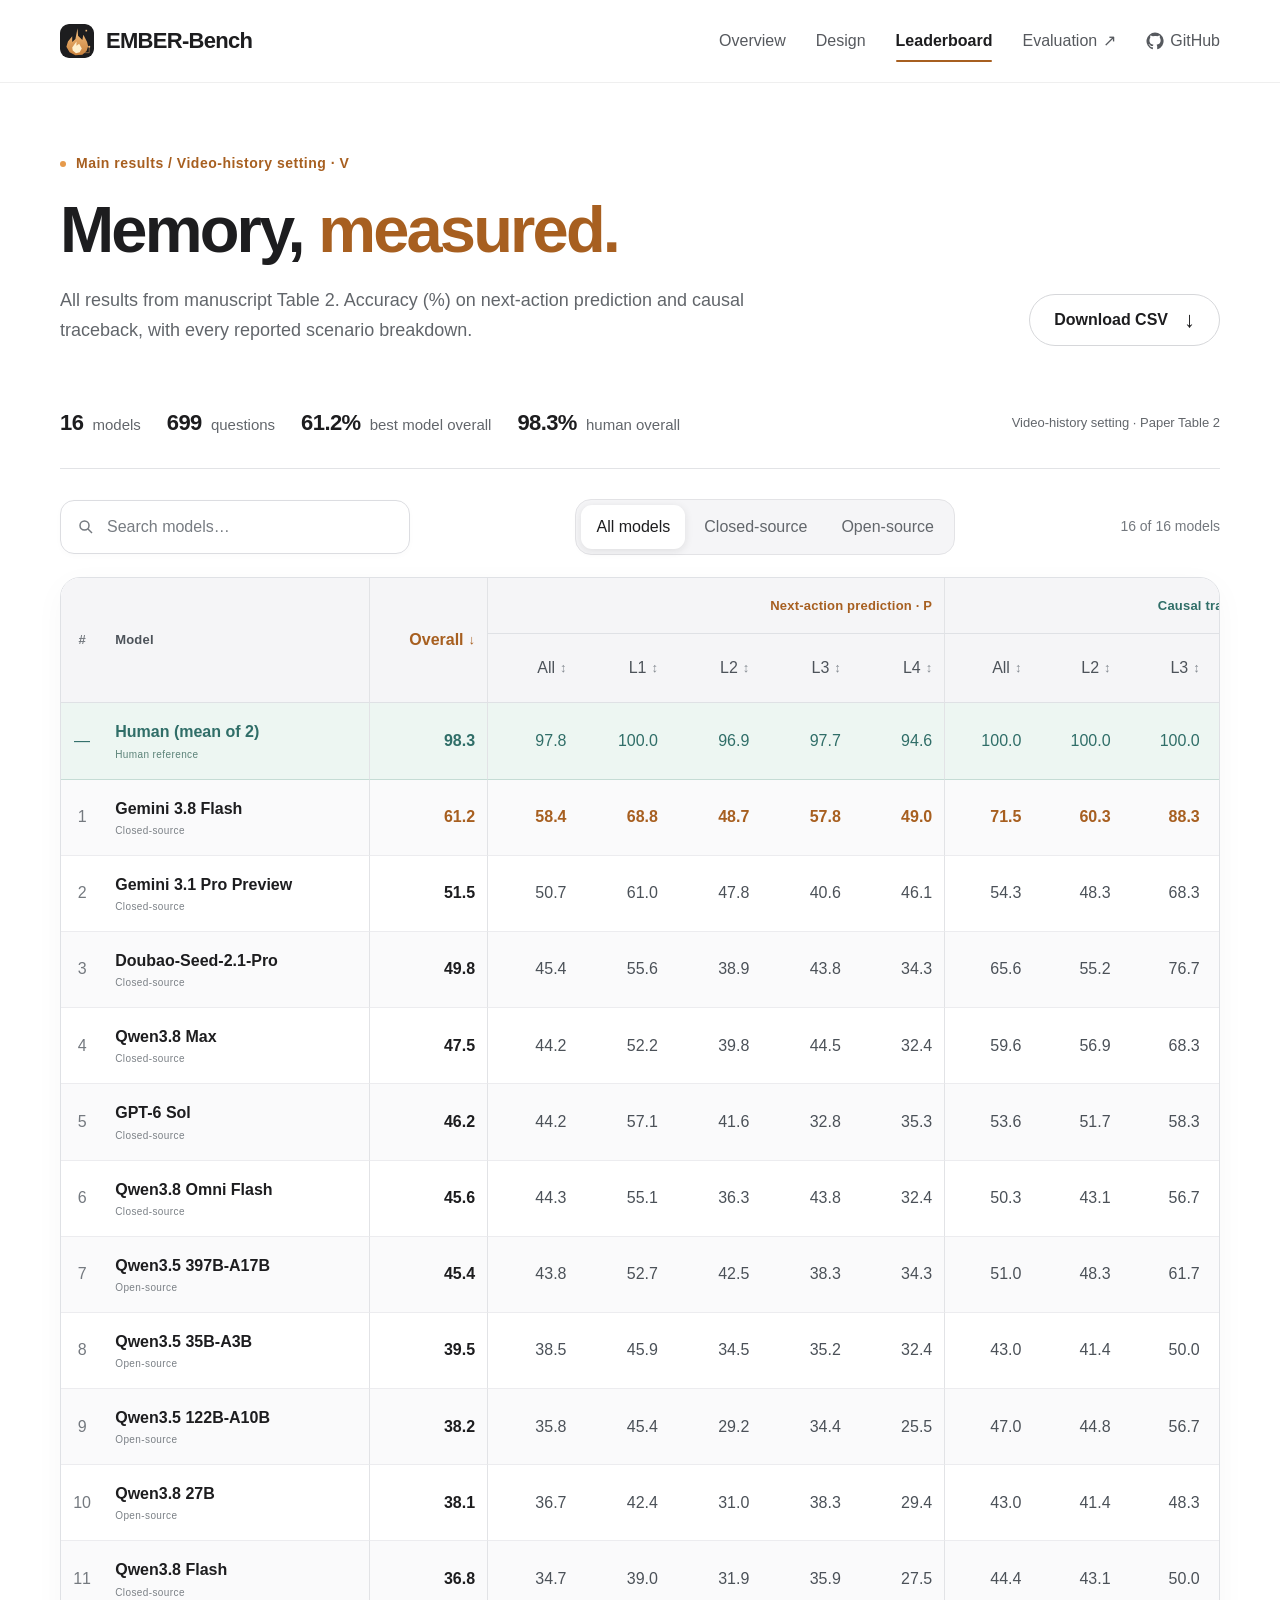
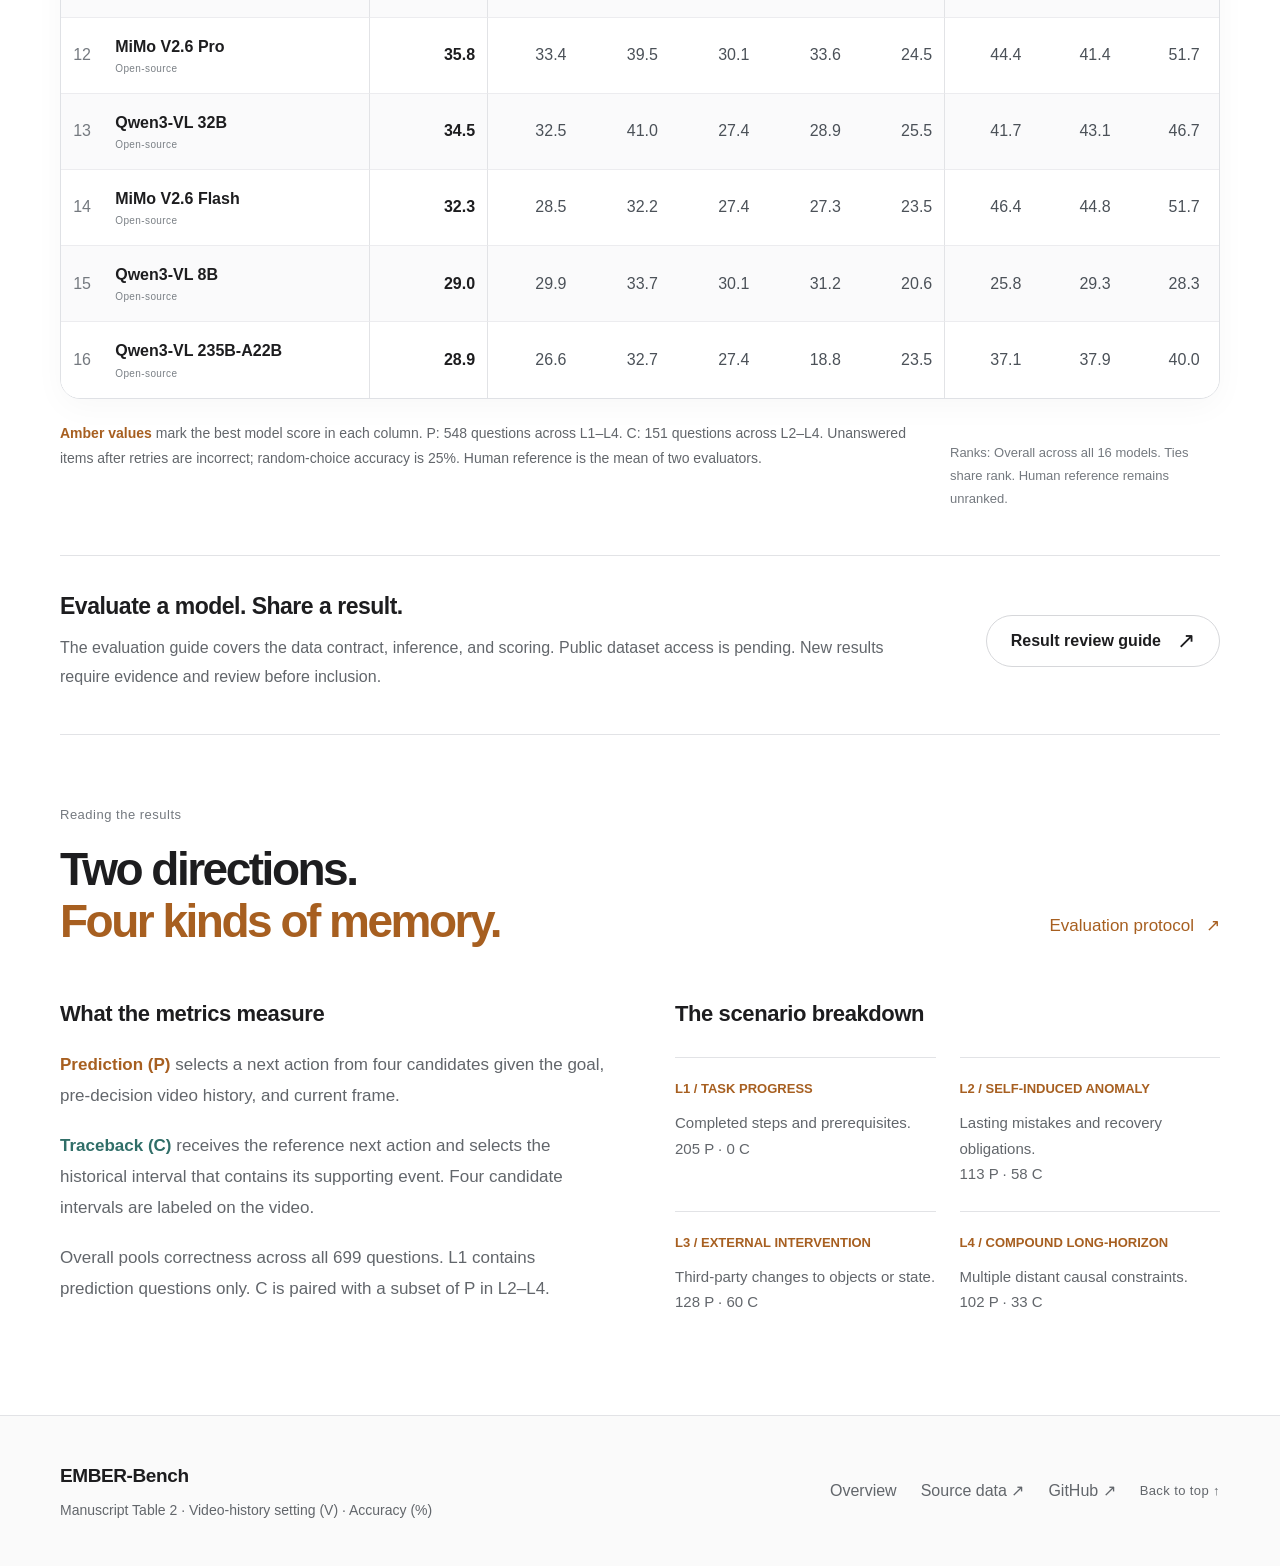
==== commit e28f78f8: "Correct Doubao model display name" ====
--- a/docs/leaderboard.html
+++ b/docs/leaderboard.html
@@ -10,9 +10,9 @@
   <meta property="og:type" content="website">
   <title>Leaderboard · EMBER-Bench</title>
   <link rel="icon" type="image/svg+xml" href="assets/favicon.svg?v=ember-flame-1">
-  <link rel="stylesheet" href="assets/css/style.css?v=authors-1">
+  <link rel="stylesheet" href="assets/css/style.css?v=research-masthead-2">
   <script src="assets/js/common.js?v=design-nav-1" defer></script>
-  <script src="assets/js/leaderboard.js" defer></script>
+  <script src="assets/js/leaderboard.js?v=model-labels-1" defer></script>
   <noscript><style>.nav-links{display:flex!important;position:static!important;padding:0!important;border:0!important;font-size:14px!important;gap:12px!important;background:none!important}.mobile-nav-toggle{display:none!important}.nav{height:auto!important;min-height:67px;flex-wrap:wrap;padding-top:14px!important;padding-bottom:14px!important}.board-toolbar{display:none}</style></noscript>
 </head>
 <body id="top">
@@ -30,7 +30,7 @@
 <main class="container" id="main">
   <div class="page-top">
     <div class="eyebrow">Main results / Video-history setting · V</div>
-    <div class="leaderboard-heading"><div><h1>Memory, <em>measured.</em></h1><p>All results from manuscript Table 2. Accuracy (%) on next-action prediction and causal traceback, with every reported scenario breakdown.</p></div><a class="button" href="data/leaderboard.csv" download="EMBER-Bench-leaderboard.csv">Download CSV <span class="arrow" aria-hidden="true">↓</span></a></div>
+    <div class="leaderboard-heading"><div><h1>Memory, <em>measured.</em></h1><p>All results from manuscript Table 2. Accuracy (%) on next-action prediction and causal traceback, with every reported scenario breakdown.</p></div><a class="button" href="data/leaderboard.csv?v=model-labels-1" download="EMBER-Bench-leaderboard.csv">Download CSV <span class="arrow" aria-hidden="true">↓</span></a></div>
   </div>
   <div class="leaderboard-summary" aria-label="Leaderboard summary"><span><strong>16</strong> models</span><span><strong>699</strong> questions</span><span><strong>61.2%</strong> best model overall</span><span><strong>98.3%</strong> human overall</span><span class="summary-note">Video-history setting · Paper Table 2</span></div>
   <section class="board-panel" aria-label="Model leaderboard">
@@ -71,8 +71,8 @@
             <th scope="row" class="rank-cell">2</th><th scope="row" class="model-cell">Gemini 3.1 Pro Preview<span class="model-class">Closed-source</span></th>
             <td data-key="overall" class="overall-cell">51.5</td><td data-key="p_all" class="p-start">50.7</td><td data-key="p_l1">61.0</td><td data-key="p_l2">47.8</td><td data-key="p_l3">40.6</td><td data-key="p_l4">46.1</td><td data-key="c_all" class="c-start">54.3</td><td data-key="c_l2">48.3</td><td data-key="c_l3">68.3</td><td data-key="c_l4">39.4</td>
           </tr>
-          <tr data-name="doubao-seed-pro2.1" data-category="closed">
-            <th scope="row" class="rank-cell">3</th><th scope="row" class="model-cell">doubao-seed-pro2.1<span class="model-class">Closed-source</span></th>
+          <tr data-name="Doubao-Seed-2.1-Pro" data-category="closed">
+            <th scope="row" class="rank-cell">3</th><th scope="row" class="model-cell">Doubao-Seed-2.1-Pro<span class="model-class">Closed-source</span></th>
             <td data-key="overall" class="overall-cell">49.8</td><td data-key="p_all" class="p-start">45.4</td><td data-key="p_l1">55.6</td><td data-key="p_l2">38.9</td><td data-key="p_l3">43.8</td><td data-key="p_l4">34.3</td><td data-key="c_all" class="c-start">65.6</td><td data-key="c_l2">55.2</td><td data-key="c_l3">76.7</td><td data-key="c_l4" class="best">63.6</td>
           </tr>
           <tr data-name="Qwen3.8 Max" data-category="closed">
--- a/docs/assets/css/style.css
+++ b/docs/assets/css/style.css
@@ -316,38 +316,56 @@
  .reveal,.js-motion .reveal,.js-motion .reveal:not(.is-visible),.js-motion .score-reveal{opacity:1!important;transform:none!important}
 }
 
-/* Academic byline: quiet, readable, and aligned with the overview. */
-.research-team{padding-top:0;padding-bottom:76px;text-align:center}
+/* Research masthead: title, compact byline, and official institution marks. */
+.research-team{padding-top:66px;padding-bottom:58px;text-align:center}
 .research-team header{margin-bottom:27px}
-.team-kicker{color:var(--muted);font-size:16px;font-weight:500;line-height:1.5;letter-spacing:.15px}
-.research-team #team-heading{position:absolute;width:1px;height:1px;margin:-1px;padding:0;overflow:hidden;clip:rect(0,0,0,0);white-space:nowrap;border:0}
-.author-list{display:grid;grid-template-columns:repeat(4,minmax(0,1fr));gap:22px 28px;margin:0;padding:0;list-style:none}
-.author-list li{min-width:0;padding:0 4px;font-size:20px;line-height:1.65}
-.author-name{color:var(--ink);font-weight:550;letter-spacing:-.25px}
-.author-list sup{margin-left:3px;color:var(--ember);font-size:12px;font-weight:600;line-height:0}
-.affiliation-list{display:grid;grid-template-columns:repeat(3,minmax(0,1fr));gap:26px;margin-top:32px;padding-top:28px;border-top:1px solid var(--line)}
-.affiliation-list p{margin:0;color:var(--muted);font-size:16px;line-height:1.7}
-.affiliation-list sup{margin-right:5px;color:var(--ember);font-size:12px;font-weight:600;line-height:0}
-.author-notes{display:flex;flex-wrap:wrap;align-items:center;justify-content:center;gap:8px 27px;margin-top:23px;color:var(--dim);font-size:15px;line-height:1.65}
-.author-notes span{display:inline-flex;align-items:baseline;gap:7px}
-.author-notes sup{color:var(--ember);font-size:12px;font-weight:600}
+.research-name{margin:0 0 19px;font-size:clamp(42px,4.4vw,62px);font-weight:700;line-height:1.1;letter-spacing:-2.5px;color:var(--ink)}
+.research-team #team-heading{max-width:1000px;margin:0 auto;font-size:29px;font-weight:550;line-height:1.4;letter-spacing:-.65px;color:var(--ink)}
+.author-list{display:flex;flex-wrap:wrap;align-items:baseline;justify-content:center;gap:11px 24px;max-width:1050px;margin:0 auto;padding:0;list-style:none}
+.author-list li{white-space:nowrap;font-size:22px;line-height:1.6}
+.author-name{color:var(--ink);font-weight:500;letter-spacing:-.3px}
+.author-list sup{margin-left:3px;color:var(--ember);font-size:13px;font-weight:600;line-height:0}
+.affiliation-list{display:grid;grid-template-columns:repeat(3,minmax(0,1fr));gap:28px;max-width:1100px;margin:32px auto 0}
+.institution{display:flex;flex-direction:column;align-items:center;gap:13px;padding:0 10px;color:var(--ink);text-decoration:none}
+.institution-mark{display:flex;align-items:center;justify-content:center;width:100%;height:100px}
+.institution-mark picture{display:contents}
+.institution-mark img{width:auto;max-width:100%;height:auto;max-height:100%;object-fit:contain}
+.institution-tsinghua .institution-mark img{width:240px}
+.institution-hku .institution-mark img{width:265px}
+.institution-baai .institution-mark img{width:190px}
+.affiliation-list p{margin:0;color:var(--ink);font-size:22px;font-weight:500;line-height:1.45;letter-spacing:-.25px}
+.affiliation-list sup{margin-right:4px;color:var(--ember);font-size:13px;font-weight:600;line-height:0}
+.institution:hover p{color:var(--ember)}
+.author-notes{display:flex;flex-wrap:wrap;align-items:center;justify-content:center;gap:8px 24px;margin-top:14px;color:var(--muted);font-size:16px;line-height:1.5}
+.author-notes span{display:inline-flex;align-items:baseline;gap:6px}
+.author-notes sup{color:var(--ember);font-size:13px;font-weight:600}
+.research-team+.hero{padding-top:48px}
 @media(max-width:850px){
- .research-team{padding-bottom:64px}
- .author-list{gap:19px 15px}
- .author-list li{font-size:18px}
- .affiliation-list{gap:20px;margin-top:28px;padding-top:25px}
+ .research-team{padding-top:50px;padding-bottom:42px}
+ .research-team #team-heading{font-size:25px}.research-title-break{display:none}
+ .author-list{max-width:670px;gap:10px 22px}.author-list li{font-size:21px}
+ .affiliation-list{gap:14px;margin-top:25px}.institution{padding:0 3px}
+ .affiliation-list p{font-size:19px}.institution-mark{height:85px}
+ .institution-baai .institution-mark img{width:150px}
+ .research-team+.hero{padding-top:38px}
 }
 @media(max-width:600px){
- .research-team{padding-bottom:60px}
- .research-team header{margin-bottom:23px}
- .team-kicker{font-size:15px}
- .author-list{grid-template-columns:repeat(2,minmax(0,1fr));gap:19px 16px}
- .author-list li{font-size:18px;line-height:1.6}
- .affiliation-list{grid-template-columns:1fr;gap:13px;margin-top:27px;padding-top:24px}
- .affiliation-list p{font-size:16px}
- .author-notes{margin-top:21px;font-size:15px}
+ .research-team{padding-top:40px;padding-bottom:32px}.research-name{font-size:42px;letter-spacing:-1.8px;margin-bottom:17px}
+ .research-team header{margin-bottom:24px}.research-team #team-heading{font-size:23px;line-height:1.45;letter-spacing:-.4px}
+ .author-list{gap:9px 19px}.author-list li{font-size:19px;line-height:1.65}.author-list sup{font-size:12px}
+ .author-notes{gap:7px 19px;margin-top:17px;font-size:15px}
+ .affiliation-list{grid-template-columns:1fr;gap:21px;max-width:340px;margin-top:30px}
+ .institution{flex-direction:row;justify-content:flex-start;gap:19px;padding:0;text-align:left}
+ .institution-mark{width:112px;height:65px;flex:0 0 112px}
+ .institution-tsinghua .institution-mark img{width:154px;max-width:none}
+ .institution-hku .institution-mark img{width:52px}.institution-baai .institution-mark img{width:100px}
+ .affiliation-list p{font-size:18px;font-weight:550;line-height:1.4}.affiliation-list sup{font-size:12px}
+ .research-team+.hero{padding-top:36px}
 }
 @media(max-width:360px){
- .author-list{gap:17px 12px}
- .author-list li{padding:0;font-size:18px}
-}
+ .research-team #team-heading{font-size:21px}.research-name{font-size:37px}
+ .author-list{gap:9px 13px}.author-list li{font-size:18px}
+ .institution{gap:15px}.institution-mark{width:92px;flex-basis:92px}
+ .institution-baai .institution-mark img{width:90px}
+ .affiliation-list p{font-size:18px}
+}
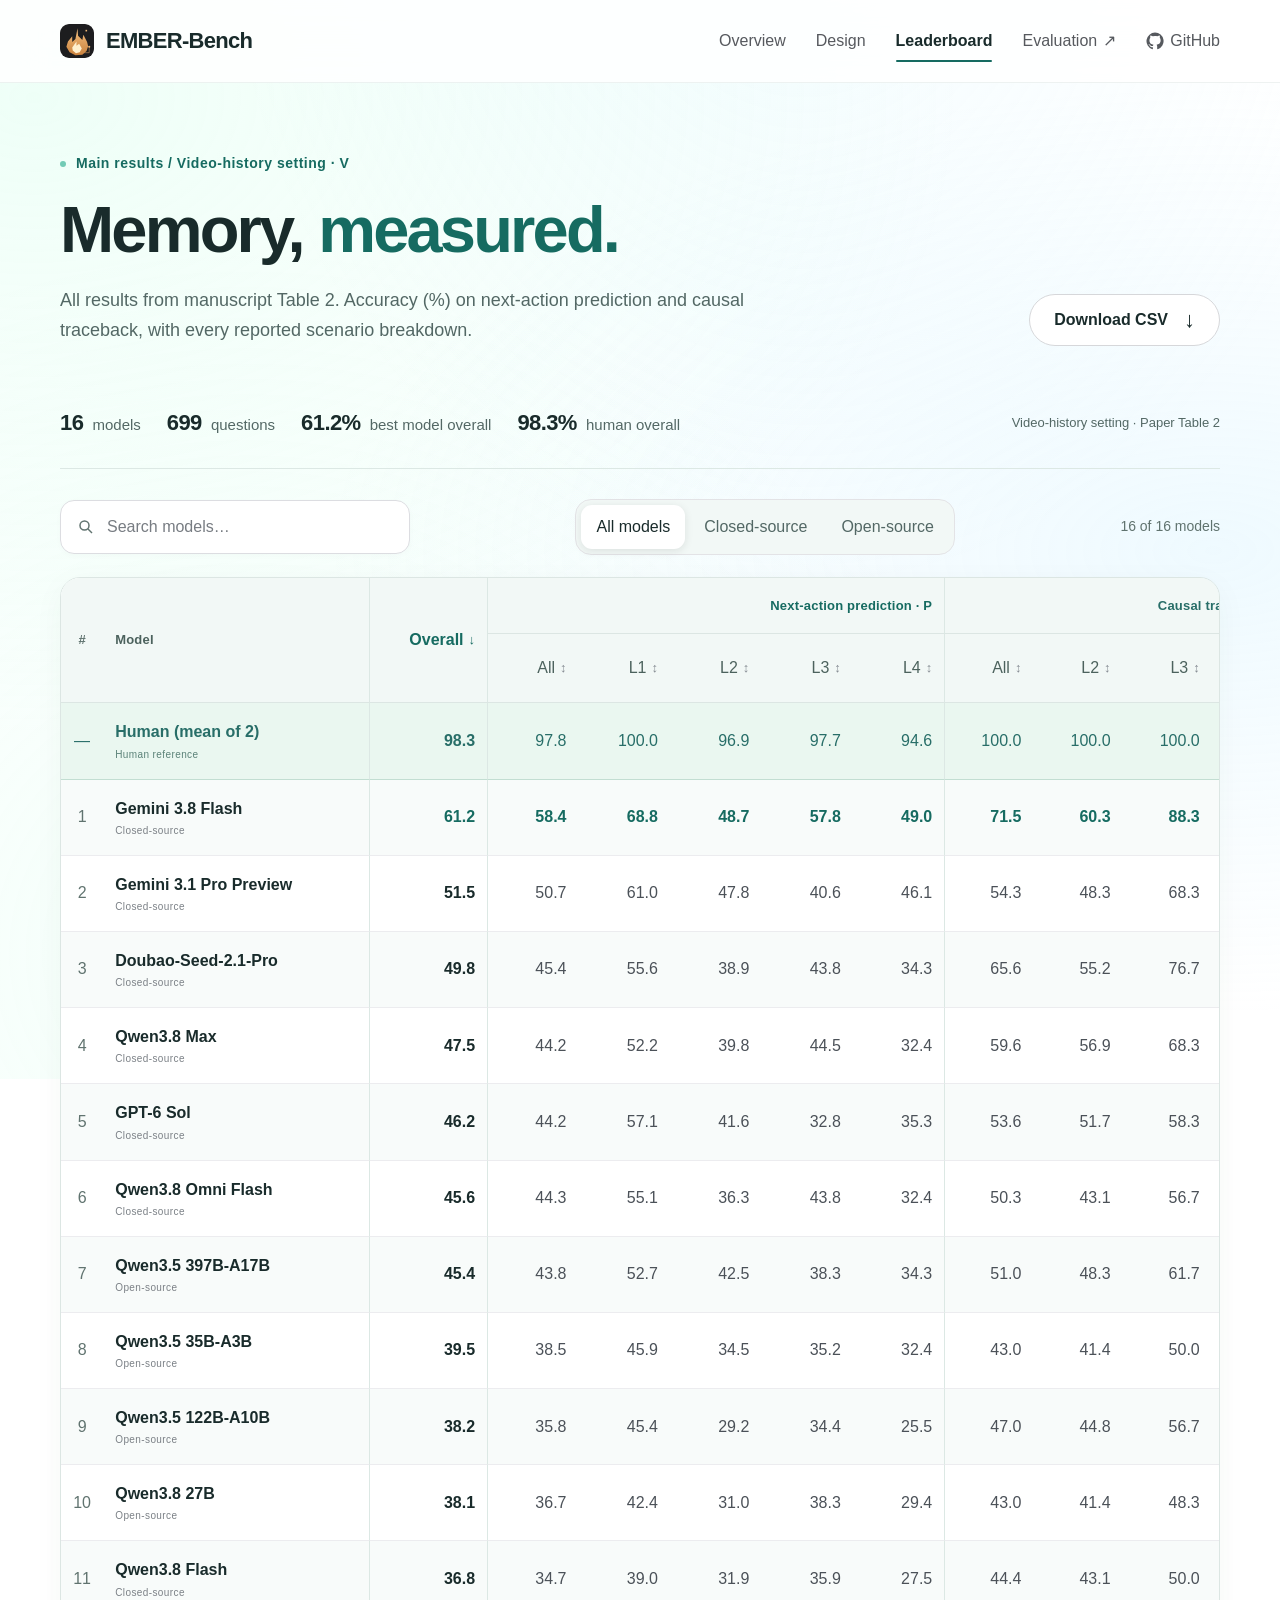
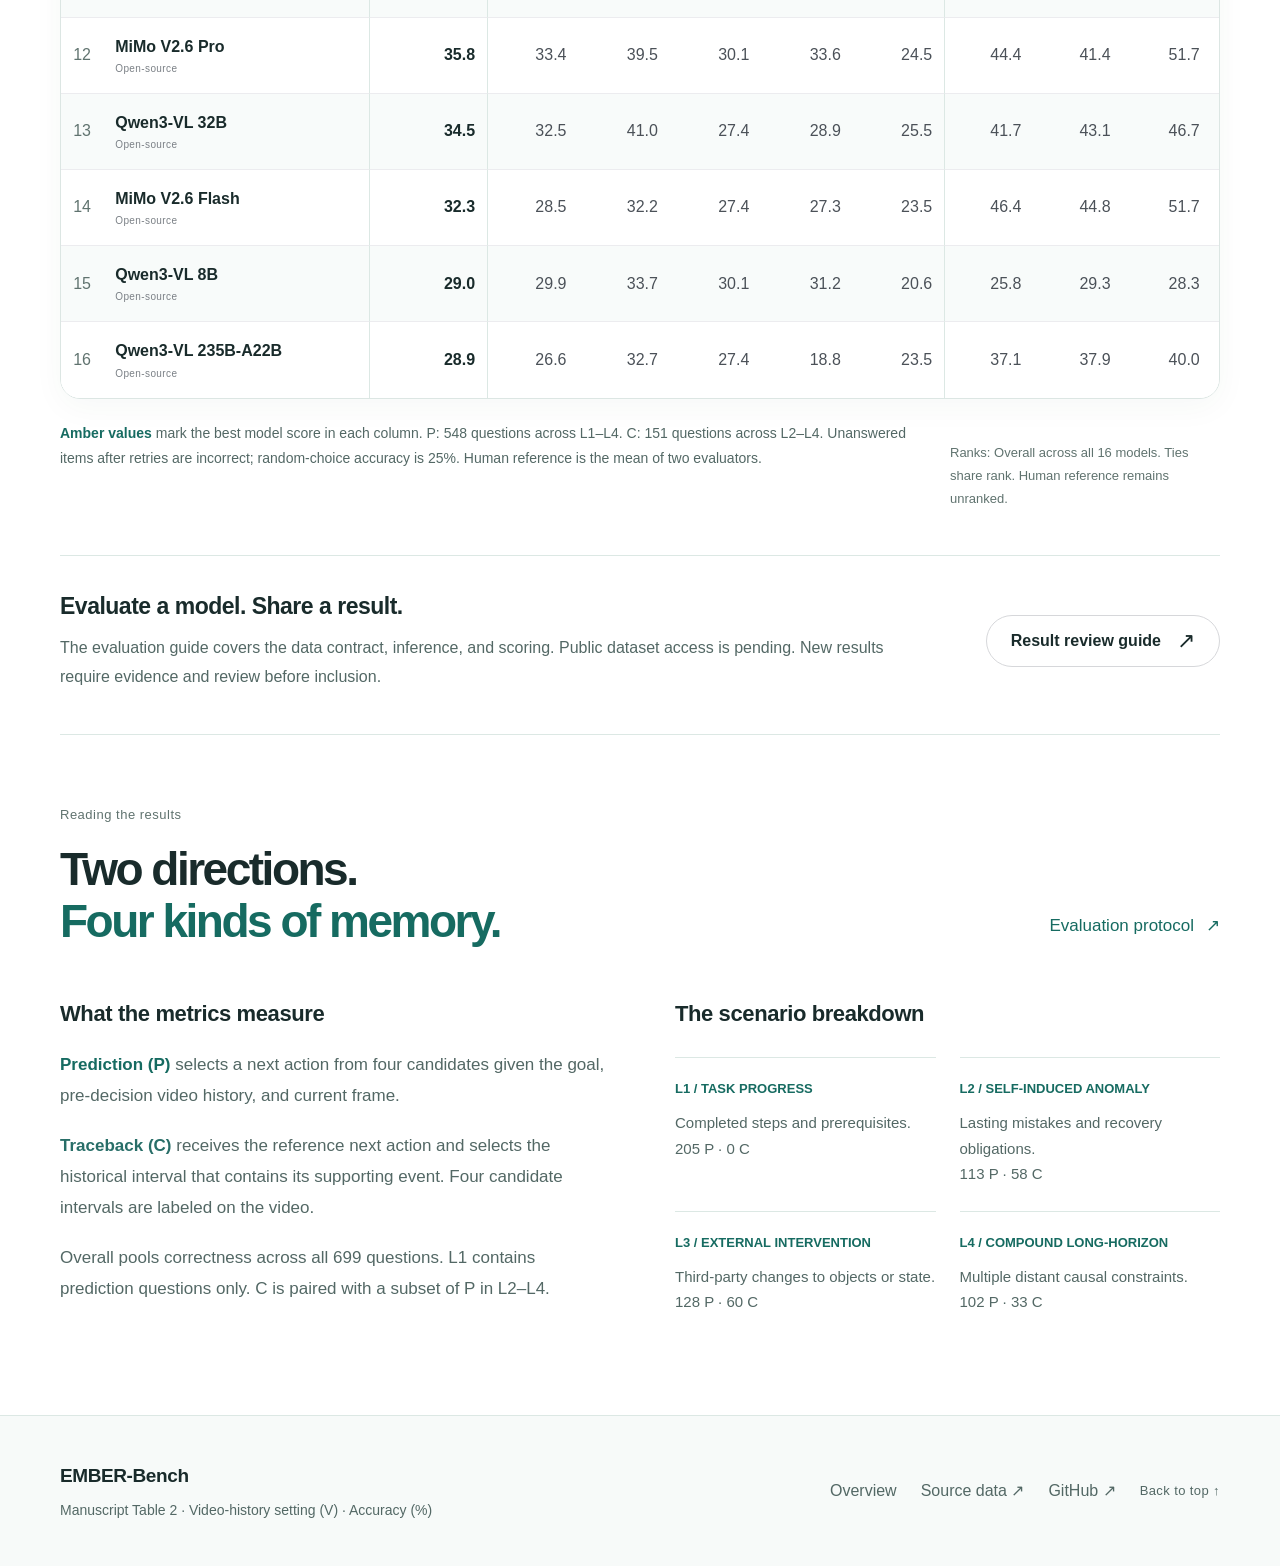
==== commit 5eea5ed2: "Add mint-blue flow and sequential model comparison bars" ====
--- a/docs/leaderboard.html
+++ b/docs/leaderboard.html
@@ -10,7 +10,7 @@
   <meta property="og:type" content="website">
   <title>Leaderboard · EMBER-Bench</title>
   <link rel="icon" type="image/svg+xml" href="assets/favicon.svg?v=ember-flame-1">
-  <link rel="stylesheet" href="assets/css/style.css?v=research-masthead-2">
+  <link rel="stylesheet" href="assets/css/style.css?v=mint-memory-1">
   <script src="assets/js/common.js?v=design-nav-1" defer></script>
   <script src="assets/js/leaderboard.js?v=model-labels-1" defer></script>
   <noscript><style>.nav-links{display:flex!important;position:static!important;padding:0!important;border:0!important;font-size:14px!important;gap:12px!important;background:none!important}.mobile-nav-toggle{display:none!important}.nav{height:auto!important;min-height:67px;flex-wrap:wrap;padding-top:14px!important;padding-bottom:14px!important}.board-toolbar{display:none}</style></noscript>
--- a/docs/assets/css/style.css
+++ b/docs/assets/css/style.css
@@ -1,16 +1,22 @@
 @charset "UTF-8";
-/* Warm light, generous type, restrained depth. */
+/* Pale mint and ice blue, generous type, restrained depth. */
 :root {
- color-scheme:light; --bg:#fff; --surface:#f5f5f7; --surface-2:#ececef;
- --ink:#1d1d1f; --muted:#62666b; --dim:#74797f; --line:#e2e3e6;
- --ember:#a75f20; --ember-glow:#e69a4b; --coral:#b35f50; --mint:#306e68;
+ color-scheme:light; --bg:#fff; --surface:#f2f8f6; --surface-2:#e7f0f1;
+ --ink:#192b2b; --muted:#536865; --dim:#60736f; --line:#dce8e4;
+ --ember:#166b61; --ember-glow:#72cbb5; --coral:#5488a8; --mint:#286e68;
  --sans:-apple-system,BlinkMacSystemFont,"Segoe UI",Arial,sans-serif;
  --mono:ui-monospace,SFMono-Regular,Consolas,monospace; --serif:var(--sans);
- --gutter:60px; --radius:28px; --nav-height:82px; --shadow:0 12px 44px rgb(29 29 31 / 5%);
+ --gutter:60px; --radius:28px; --nav-height:82px; --shadow:0 12px 44px rgb(31 78 67 / 5%);
 }
 *{box-sizing:border-box}
 html{scroll-behavior:smooth;scroll-padding-top:110px}
-body{margin:0;color:var(--ink);background:var(--bg);font:17px/1.65 var(--sans);-webkit-font-smoothing:antialiased}
+body{position:relative;isolation:isolate;margin:0;color:var(--ink);background:var(--bg);font:17px/1.65 var(--sans);-webkit-font-smoothing:antialiased}
+/* Two slow, soft light fields drift behind the content; no animated filters. */
+body:before,body:after{content:"";position:fixed;z-index:-1;inset:-14vmax;pointer-events:none}
+body:before{background:radial-gradient(ellipse at 13% 22%,rgb(179 255 220 / 22%) 0%,transparent 46%),radial-gradient(ellipse at 85% 58%,rgb(173 230 255 / 20%) 0%,transparent 45%);animation:memory-light-mint 32s ease-in-out infinite alternate}
+body:after{background:radial-gradient(ellipse at 60% 4%,rgb(190 240 255 / 18%) 0%,transparent 42%),radial-gradient(ellipse at 26% 90%,rgb(188 255 225 / 18%) 0%,transparent 44%);animation:memory-light-blue 39s ease-in-out infinite alternate}
+@keyframes memory-light-mint{from{transform:translate3d(-1.5%,1%,0) scale(1)}to{transform:translate3d(2.5%,-2%,0) scale(1.04)}}
+@keyframes memory-light-blue{from{transform:translate3d(1%,2%,0) scale(1.03)}to{transform:translate3d(-2%,-1.5%,0) scale(1)}}
 a{color:inherit;text-decoration:none}
 button,input,select{font:inherit}
 button{color:inherit;cursor:pointer}button:disabled{cursor:default}
@@ -18,8 +24,8 @@
 p,h1,h2,h3,h4{margin:0}p+p{margin-top:20px}
 h1,h2,h3,strong{font-weight:650}
 em{font-family:inherit;font-style:normal;font-weight:inherit}sup{font-size:.58em}code{font:.88em var(--mono)}
-::selection{color:#3a230f;background:#f2d4b1}
-:where(a,button,input,select,summary,[tabindex]):focus-visible{outline:3px solid #bb7534;outline-offset:5px}
+::selection{color:#164b44;background:#c6f1e3}
+:where(a,button,input,select,summary,[tabindex]):focus-visible{outline:3px solid #388d82;outline-offset:5px}
 [hidden]{display:none!important}
 .container{width:100%;max-width:1440px;margin:0 auto;padding:0 var(--gutter)}
 .visually-hidden{position:absolute!important;width:1px;height:1px;margin:-1px;padding:0;overflow:hidden;clip:rect(0,0,0,0);white-space:nowrap;border:0}
@@ -27,7 +33,7 @@
 .skip-link:focus{transform:none}
 
 /* Translucent navigation; uninterrupted wordmark. */
-.site-header{position:sticky;top:0;z-index:30;border-bottom:1px solid rgb(29 29 31 / 7%);background:rgb(255 255 255 / 86%);backdrop-filter:saturate(160%) blur(22px)}
+.site-header{position:sticky;top:0;z-index:30;border-bottom:1px solid rgb(37 93 77 / 8%);background:rgb(255 255 255 / 86%);backdrop-filter:saturate(140%) blur(22px)}
 .nav{display:flex;align-items:center;justify-content:space-between;gap:24px;min-height:var(--nav-height)}
 .brand{display:inline-flex;align-items:center;gap:12px;font-size:22px;font-weight:680;line-height:1;letter-spacing:-.7px;white-space:nowrap}
 .brand img{flex:0 0 auto;width:34px;height:34px;border-radius:9px}
@@ -51,9 +57,9 @@
 .section-heading h2 em,.intro-grid h2 em{color:var(--ember)}
 .section-heading>p{max-width:390px;color:var(--muted);font-size:18px;line-height:1.65}
 .button{display:inline-flex;align-items:center;justify-content:center;gap:16px;min-height:52px;max-width:100%;padding:12px 24px;border:1px solid #d6d7da;border-radius:999px;color:var(--ink);background:#fff;font-size:16px;font-weight:550;line-height:1.35;text-align:center;white-space:normal;transition:background .25s,border-color .25s,box-shadow .25s,transform .25s}
-.button:hover{background:#f5f5f7;border-color:#bfc1c6;box-shadow:0 5px 18px rgb(29 29 31 / 5%);transform:translateY(-1px)}
-.button-primary{color:#fff;background:var(--ember);border-color:var(--ember)}
-.button-primary:hover{color:#fff;background:#8f501a;border-color:#8f501a;box-shadow:0 8px 24px rgb(167 95 32 / 18%)}
+.button:hover{background:#f1faf6;border-color:#aecbc1;box-shadow:0 5px 18px rgb(26 84 70 / 6%);transform:translateY(-1px)}
+.button-primary{color:#fff;background:linear-gradient(115deg,#166b61,#236676);border-color:var(--ember)}
+.button-primary:hover{color:#fff;background:linear-gradient(115deg,#10584e,#1d5668);border-color:#10584e;box-shadow:0 8px 24px rgb(30 107 93 / 18%)}
 .button .arrow{flex:0 0 auto;font-size:22px;font-weight:400;line-height:1}
 .inline-link{display:inline-flex;align-items:center;gap:12px;min-height:44px;margin-top:23px;color:var(--ember);font-size:17px;font-weight:500}
 .inline-link:hover{text-decoration:underline;text-underline-offset:5px}
@@ -62,7 +68,7 @@
 .hero{position:relative;padding-top:104px;padding-bottom:100px;overflow:hidden}
 .hero-grid{position:relative;display:grid;grid-template-columns:1.12fr 1fr;gap:30px;align-items:center}
 .hero h1{margin:26px 0 30px;font-size:clamp(62px,5.75vw,83px);line-height:1.06;font-weight:700;letter-spacing:-4px}
-.hero h1 em{color:var(--ember)}
+.hero h1 em{color:var(--ember);background:linear-gradient(110deg,#166b61 5%,#27788d 96%);background-clip:text;-webkit-background-clip:text;-webkit-text-fill-color:transparent}
 .hero .full-name{max-width:570px;margin-bottom:16px;color:var(--ink);font-size:21px;font-weight:500;line-height:1.55;letter-spacing:-.3px}
 .hero-copy>p{max-width:540px;color:var(--muted);font-size:18px;line-height:1.7}
 .hero-actions{display:flex;flex-wrap:wrap;align-items:center;gap:14px;margin-top:32px}
@@ -70,16 +76,16 @@
 .status-line{display:flex;align-items:center;gap:9px;margin-top:25px;color:var(--dim);font-size:14px}
 .status-line i{width:5px;height:5px;border-radius:50%;background:var(--mint)}
 .hero-visual{position:relative;min-width:0;isolation:isolate}
-.hero-visual:before{content:"";position:absolute;z-index:-1;inset:5% -2%;pointer-events:none;border-radius:50%;background:radial-gradient(ellipse,#f6debf80 0%,#fff9ee66 35%,transparent 70%)}
+.hero-visual:before{content:"";position:absolute;z-index:-1;inset:5% -2%;pointer-events:none;border-radius:50%;background:radial-gradient(ellipse at 45% 48%,rgb(184 248 221 / 34%) 0%,rgb(194 238 255 / 24%) 36%,transparent 72%)}
 .hero-visual svg{width:100%;height:auto;overflow:visible}
 .visual-caption{display:flex;justify-content:space-between;gap:12px;padding:0 24px;margin-top:-8px;color:var(--dim);font-size:11px;letter-spacing:.8px}
 .visual-caption span:first-child{color:var(--ember)}
 .hero-visual [fill="#101316"],.scenario-glyph [fill="#101316"]{fill:#fff}
-.hero-visual [stroke="#efad79"],.scenario-glyph [stroke="#efad79"]{stroke:#bb7534}
+.hero-visual [stroke="#efad79"],.scenario-glyph [stroke="#efad79"]{stroke:#388d82}
 .scenario-glyph [stroke="#a2c9bd"]{stroke:var(--mint)}
 .scenario-glyph [stroke="#e78775"]{stroke:var(--coral)}
 .scenario-glyph [stroke="#30363a"]{stroke:#c9cdd0}
-.scenario-glyph [fill="#efad79"]{fill:#bb7534}
+.scenario-glyph [fill="#efad79"]{fill:#388d82}
 .scenario-glyph [fill="#e78775"]{fill:var(--coral)}
 
 /* Metrics and the reasoning demonstration. */
@@ -102,7 +108,7 @@
 .event-cell h3{margin:14px 0 12px;font-size:24px;font-weight:600;line-height:1.3;letter-spacing:-.6px}
 .event-cell p{color:var(--muted);font-size:16px;line-height:1.75}.event-cell.ember h3{color:var(--ember)}
 .chain-arrow{display:flex;align-items:center;justify-content:center;color:#b1b4b8;font-size:28px}
-.direction-answer{display:flex;align-items:flex-start;gap:24px;margin:0 28px 28px;padding:26px;border-radius:18px;background:#fbf4eb}
+.direction-answer{display:flex;align-items:flex-start;gap:24px;margin:0 28px 28px;padding:26px;border-radius:18px;background:linear-gradient(115deg,#edf8f1,#edf7fc)}
 .answer-tag{flex:0 0 112px;padding-top:3px;color:var(--ember);font-size:12px;font-weight:600;letter-spacing:.5px}
 .direction-answer h4{font-size:19px;font-weight:600;line-height:1.5}
 .direction-answer p{margin-top:9px;color:var(--muted);font-size:16px;line-height:1.7}
@@ -127,7 +133,7 @@
 .protocol-item p{color:var(--muted);font-size:17px;line-height:1.8}.protocol-item code{color:var(--ember)}
 
 /* Results alternate ground, clear data hierarchy. */
-.results-section{background:var(--surface)}
+.results-section{background:linear-gradient(115deg,#f0f9f4,#f1f7fb 55%,#f4faf7)}
 .findings-grid{display:grid;grid-template-columns:1fr 1fr;gap:78px;align-items:start}
 .score-comparison{padding:36px;border:1px solid #e7e7e9;border-radius:var(--radius);background:#fff;box-shadow:var(--shadow)}
 .score-comparison header{margin-bottom:30px;color:var(--dim);font-size:13px;font-weight:500}
@@ -136,8 +142,9 @@
 .score-row strong{font-size:40px;font-weight:600;line-height:1;letter-spacing:-1.6px}
 .score-row strong span{font-size:18px;letter-spacing:0}
 .score-bar{grid-column:1/-1;height:8px;margin-top:6px;overflow:hidden;border-radius:999px;background:var(--surface-2)}
-.score-bar span{display:block;width:var(--value);height:100%;border-radius:inherit;background:var(--ember-glow);transform-origin:left}
-.score-row.human strong{color:var(--mint)}.score-row.human .score-bar span{background:#72aaa0}.score-row.model strong{color:var(--ember)}
+.score-bar span{display:block;width:var(--value);height:100%;border-radius:inherit;background:linear-gradient(90deg,#76cbb0,#85c9e5);transform-origin:left center}
+.score-row.human strong{color:var(--mint)}.score-row.human .score-bar span{background:linear-gradient(90deg,#78c5b2,#75b4cb)}.score-row.model strong{color:var(--ember)}
+.score-row.average strong{color:#316b8a}.score-row.average .score-bar span{background:linear-gradient(90deg,#88c6e4,#a2d9d7)}
 .comparison-note{margin-top:30px;color:var(--dim);font-size:14px;line-height:1.8}
 .finding{padding:26px 0;border-top:1px solid #d8dade}
 .finding:first-child{padding-top:0;border-top:0}.finding:last-child{padding-bottom:0}
@@ -155,7 +162,7 @@
 .resource a:hover{text-decoration:underline;text-underline-offset:5px}
 .pending-badge{display:inline-flex;align-items:center;gap:8px;min-height:36px;padding:7px 12px;border:1px solid var(--line);border-radius:999px;color:var(--muted);background:#fff;font-size:13px}
 .pending-badge:before{content:"";flex:0 0 5px;height:5px;border-radius:50%;background:var(--ember-glow)}
-.site-footer{padding:44px 0;border-top:1px solid var(--line);background:#fafafa}
+.site-footer{padding:44px 0;border-top:1px solid var(--line);background:#f7faf9}
 .footer-inner{display:flex;align-items:center;justify-content:space-between;gap:32px}
 .footer-brand{font-size:19px;font-weight:600;letter-spacing:-.4px}
 .footer-brand p{margin-top:8px;color:var(--muted);font-size:14px;font-weight:400;letter-spacing:0}
@@ -182,9 +189,9 @@
 .filter-group button{min-height:44px;padding:9px 15px;border:0;border-radius:11px;color:var(--muted);background:transparent;font-size:16px;line-height:1.4;white-space:nowrap}
 .filter-group button[aria-pressed=true]{color:var(--ink);background:#fff;box-shadow:0 2px 8px rgb(29 29 31 / 10%)}
 .toolbar-status{color:var(--dim);font-size:14px;white-space:nowrap}
-.table-wrap{overflow-x:auto;border:1px solid #dfe1e5;border-radius:20px;background:#fff;scrollbar-color:#cbd0d6 #f5f5f7;box-shadow:0 8px 32px rgb(29 29 31 / 3%)}
+.table-wrap{overflow-x:auto;border:1px solid #dce6e3;border-radius:20px;background:#fff;scrollbar-color:#b9d3ca #f1f7f4;box-shadow:0 8px 32px rgb(29 75 62 / 4%)}
 .leaderboard-table{width:100%;min-width:1240px;table-layout:fixed;border-collapse:separate;border-spacing:0;text-align:right;font-size:16px;font-variant-numeric:tabular-nums}
-.leaderboard-table thead th{padding:12px;border-bottom:1px solid #dfe1e5;color:#4d535a;background:#f5f5f7;font-weight:500;white-space:nowrap}
+.leaderboard-table thead th{padding:12px;border-bottom:1px solid #dce6e3;color:#4c625d;background:#f2f8f6;font-weight:500;white-space:nowrap}
 .leaderboard-table .column-groups th{padding:17px 12px;font-size:13px;font-weight:550;letter-spacing:.2px}
 .leaderboard-table .column-groups .p-group{width:455px;border-left:1px solid var(--line);color:var(--ember)}
 .leaderboard-table .column-groups .c-group{width:355px;border-left:1px solid var(--line);color:var(--mint)}
@@ -196,15 +203,15 @@
 .leaderboard-table .sort-mark{color:#858b92;font-size:13px}
 .leaderboard-table th[aria-sort=descending] button,.leaderboard-table th[aria-sort=ascending] button,.leaderboard-table th[aria-sort=descending] .sort-mark,.leaderboard-table th[aria-sort=ascending] .sort-mark{color:var(--ember)}
 .leaderboard-table tbody td,.leaderboard-table tbody th{padding:17px 12px;border-bottom:1px solid #ececef;color:#4b5158;background:#fff;font-weight:400}
-.leaderboard-table tbody tr:nth-child(even) td,.leaderboard-table tbody tr:nth-child(even) th{background:#fafafb}
-.leaderboard-table tbody tr:hover td,.leaderboard-table tbody tr:hover th{background:#fff6e9}
+.leaderboard-table tbody tr:nth-child(even) td,.leaderboard-table tbody tr:nth-child(even) th{background:#f8fbfa}
+.leaderboard-table tbody tr:hover td,.leaderboard-table tbody tr:hover th{background:#edf9f6}
 .leaderboard-table tbody tr:last-child td,.leaderboard-table tbody tr:last-child th{border-bottom:0}
 .leaderboard-table tbody th.model-cell{color:var(--ink);font-size:16px;font-weight:600;line-height:1.45;overflow-wrap:anywhere}
 .leaderboard-table .model-class{display:block;margin-top:4px;color:#7b8086;font-size:10px;font-weight:450;line-height:1.4;letter-spacing:.4px}
 .leaderboard-table .overall-cell{color:var(--ink);font-weight:650}
 .leaderboard-table .p-start,.leaderboard-table .c-start{border-left:1px solid var(--line)}
 .leaderboard-table .best{color:var(--ember);font-weight:700}
-.leaderboard-table tbody tr.human-row td,.leaderboard-table tbody tr.human-row th{border-bottom:1px solid #c5dcd5;color:var(--mint);background:#edf6f2}
+.leaderboard-table tbody tr.human-row td,.leaderboard-table tbody tr.human-row th{border-bottom:1px solid #c2ded2;color:var(--mint);background:#eaf7f0}
 .leaderboard-table .human-row .model-class{color:#5b8278}
 .table-notes{display:flex;justify-content:space-between;align-items:flex-start;gap:36px;margin-top:22px;color:var(--muted);font-size:14px;line-height:1.8}
 .table-notes p{max-width:890px}.table-notes .best-key{color:var(--ember);font-weight:600}.table-notes .rank-note{max-width:270px;color:var(--dim);font-size:13px}
@@ -226,8 +233,8 @@
 .reveal{opacity:1;transform:none;transition:opacity .9s ease,transform .9s cubic-bezier(.16,1,.3,1)}
 .js-motion .reveal:not(.is-visible){opacity:0;transform:translateY(28px)}
 .js-motion .reveal.is-visible{opacity:1;transform:none}
-.js-motion .score-reveal{transform:scaleX(0);transition:transform 1.4s cubic-bezier(.16,1,.3,1)}
-.js-motion .score-reveal.score-visible{transform:scaleX(1)}
+.js-motion .score-reveal span{transform:scaleX(0);transition:none}
+.js-motion .score-reveal.score-visible span{transform:scaleX(1);transition:transform .95s cubic-bezier(.22,1,.36,1);transition-delay:var(--score-delay,0s)}
 
 @media(max-width:1150px){
  :root{--gutter:38px}.nav-links{gap:21px}
@@ -314,6 +321,7 @@
 @media(prefers-reduced-motion:reduce){
  html{scroll-behavior:auto}*,*:before,*:after{animation:none!important;transition:none!important}
  .reveal,.js-motion .reveal,.js-motion .reveal:not(.is-visible),.js-motion .score-reveal{opacity:1!important;transform:none!important}
+ .js-motion .score-reveal span{transform:none!important}
 }
 
 /* Research masthead: title, compact byline, and official institution marks. */
@@ -331,6 +339,7 @@
 .institution-mark picture{display:contents}
 .institution-mark img{width:auto;max-width:100%;height:auto;max-height:100%;object-fit:contain}
 .institution-tsinghua .institution-mark img{width:240px}
+.institution-tsinghua .institution-mark{mix-blend-mode:multiply}
 .institution-hku .institution-mark img{width:265px}
 .institution-baai .institution-mark img{width:190px}
 .affiliation-list p{margin:0;color:var(--ink);font-size:22px;font-weight:500;line-height:1.45;letter-spacing:-.25px}
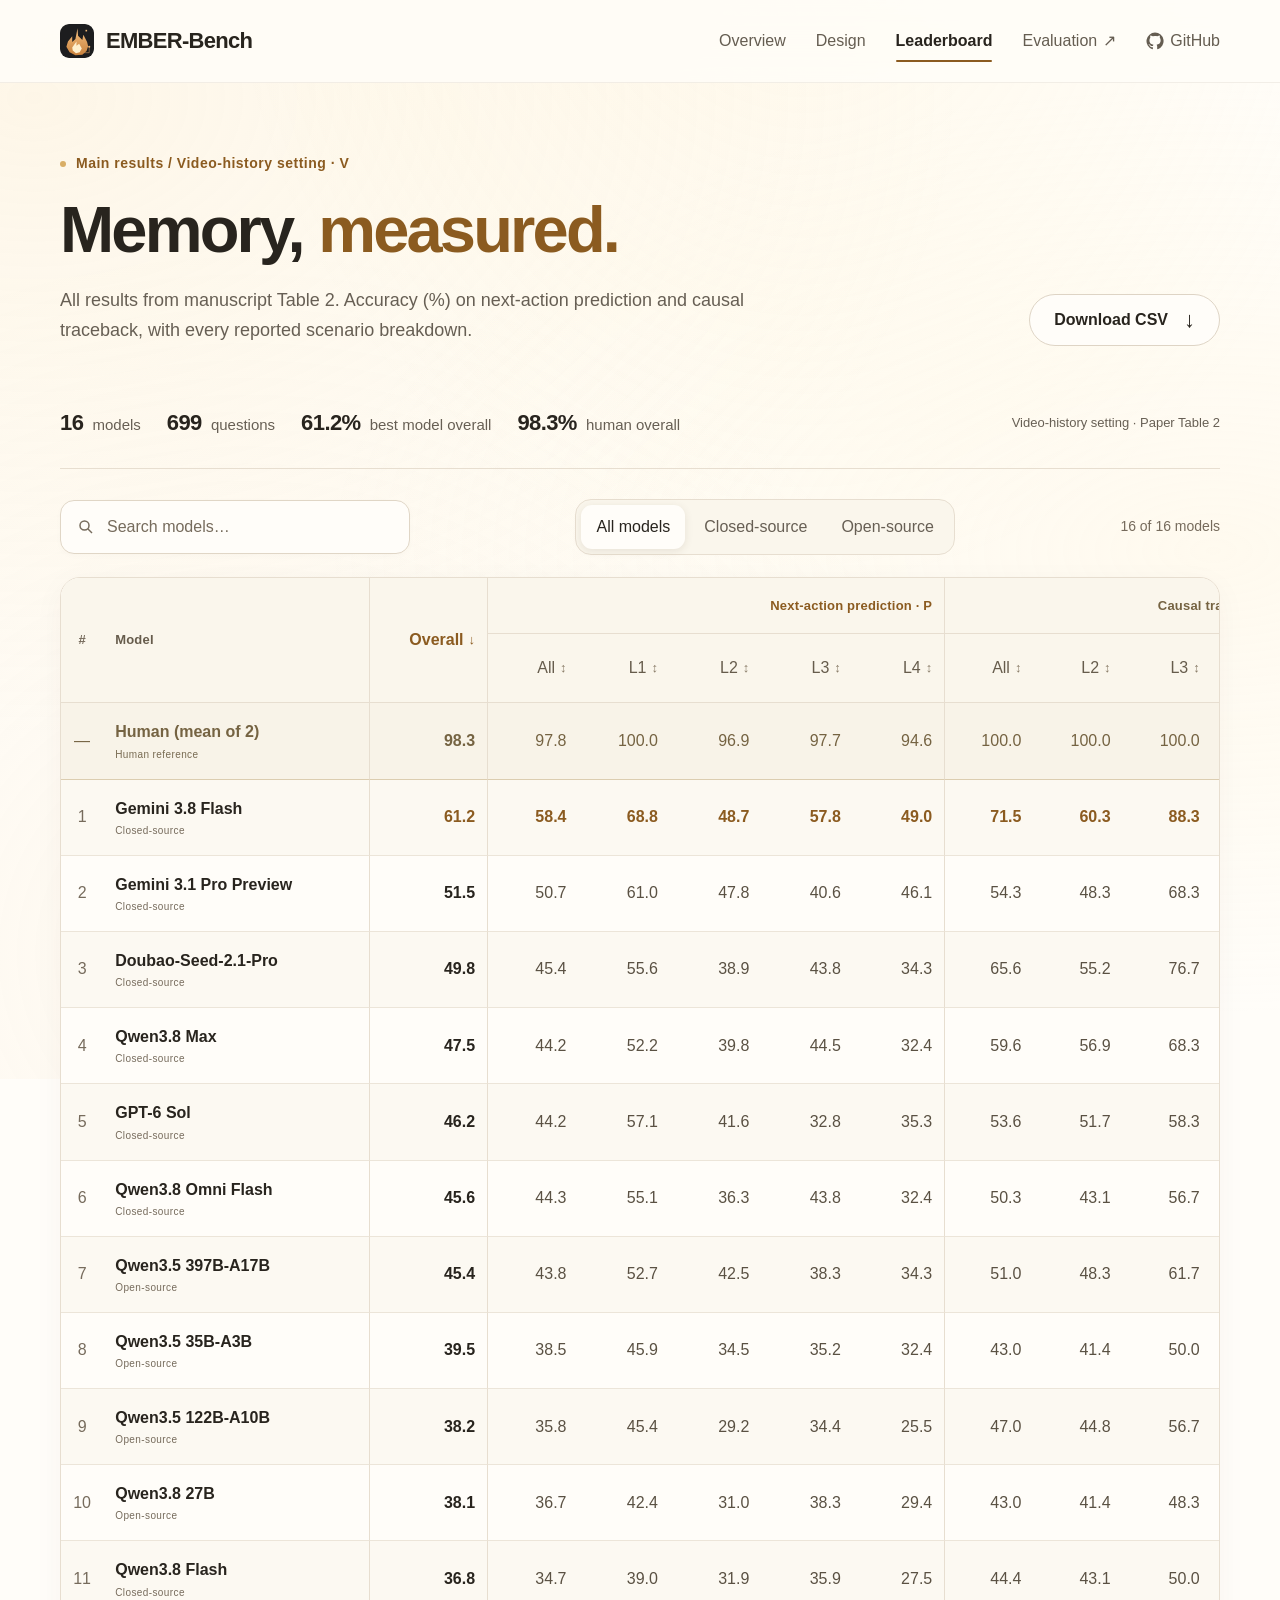
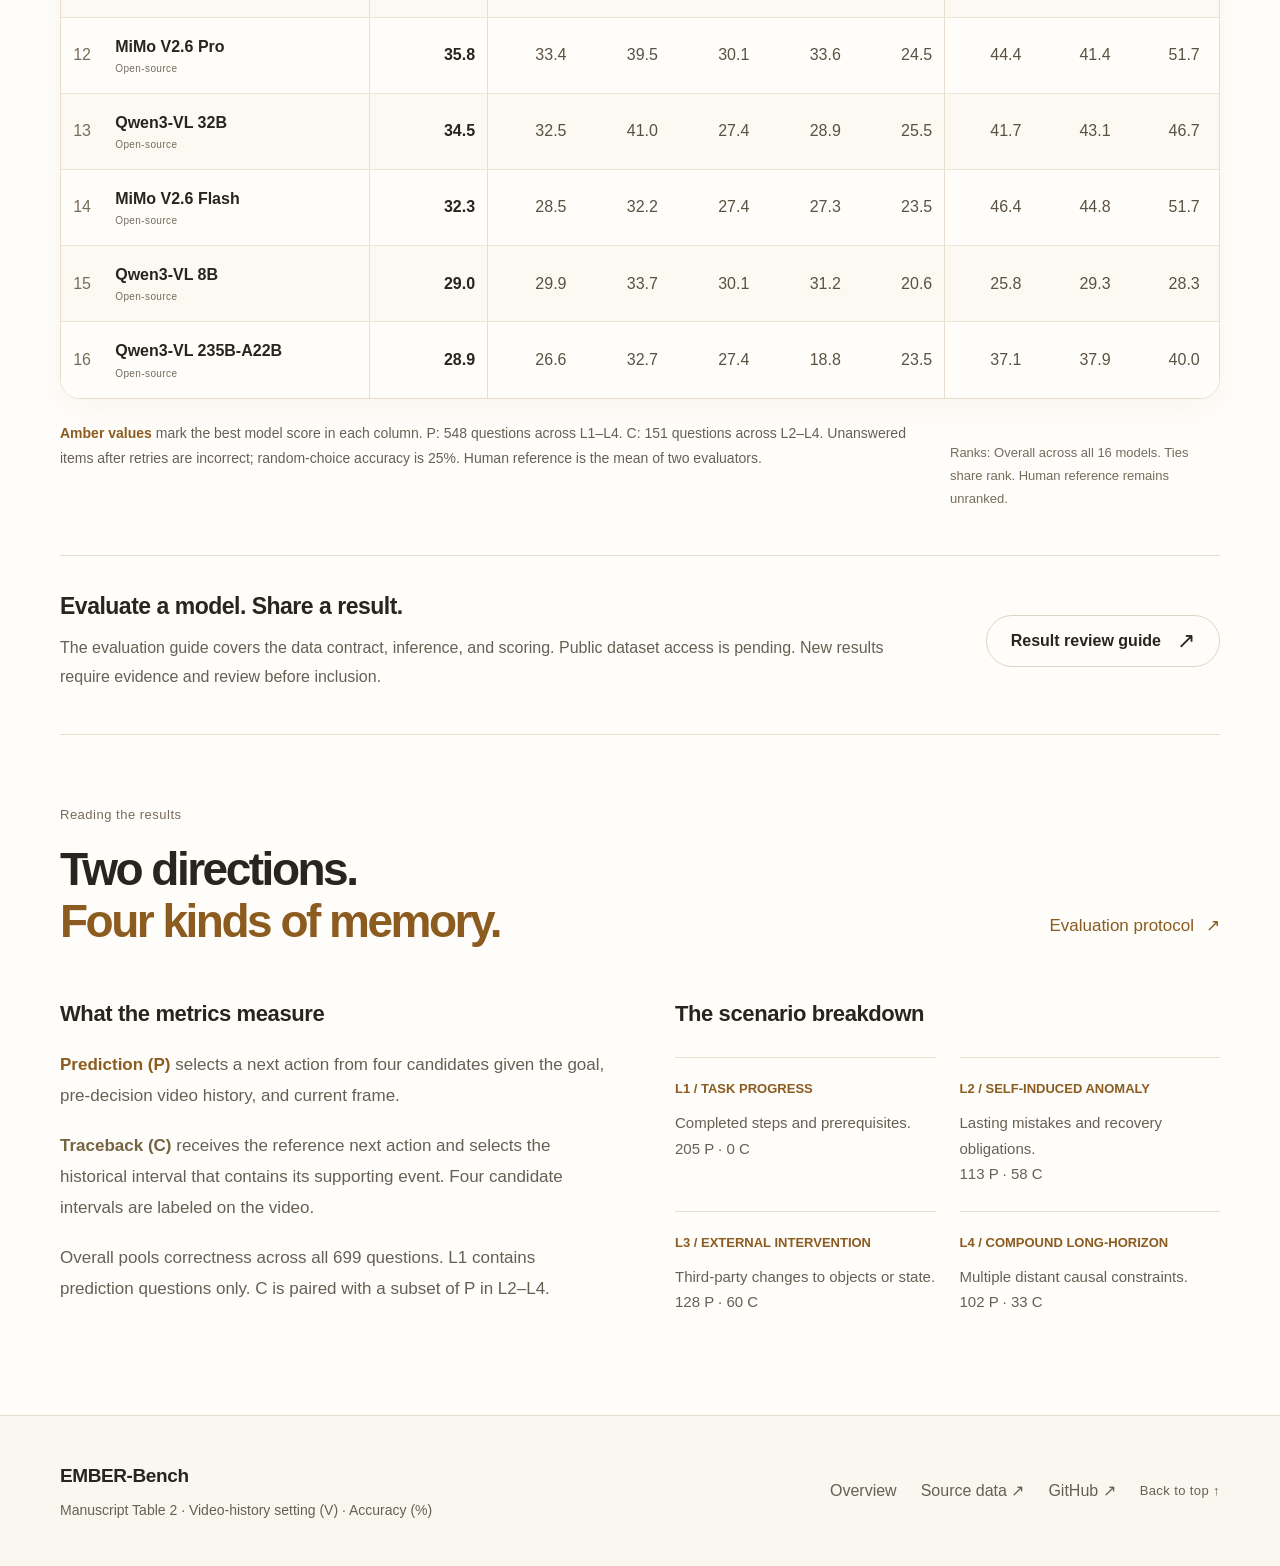
==== commit be2b7d4e: "Refine site with warm champagne and amber" ====
--- a/docs/leaderboard.html
+++ b/docs/leaderboard.html
@@ -4,13 +4,13 @@
   <meta charset="utf-8">
   <meta name="viewport" content="width=device-width, initial-scale=1">
   <meta name="description" content="Complete EMBER-Bench leaderboard: 16 multimodal models and a human reference, with overall, next-action prediction, and causal traceback accuracy across L1–L4.">
-  <meta name="theme-color" content="#ffffff">
+  <meta name="theme-color" content="#fffdf9">
   <meta property="og:title" content="EMBER-Bench · Leaderboard">
   <meta property="og:description" content="Explore all manuscript results for cross-event causal memory in long-horizon embodied tasks.">
   <meta property="og:type" content="website">
   <title>Leaderboard · EMBER-Bench</title>
   <link rel="icon" type="image/svg+xml" href="assets/favicon.svg?v=ember-flame-1">
-  <link rel="stylesheet" href="assets/css/style.css?v=mint-memory-1">
+  <link rel="stylesheet" href="assets/css/style.css?v=warm-memory-1">
   <script src="assets/js/common.js?v=design-nav-1" defer></script>
   <script src="assets/js/leaderboard.js?v=model-labels-1" defer></script>
   <noscript><style>.nav-links{display:flex!important;position:static!important;padding:0!important;border:0!important;font-size:14px!important;gap:12px!important;background:none!important}.mobile-nav-toggle{display:none!important}.nav{height:auto!important;min-height:67px;flex-wrap:wrap;padding-top:14px!important;padding-bottom:14px!important}.board-toolbar{display:none}</style></noscript>
--- a/docs/assets/css/style.css
+++ b/docs/assets/css/style.css
@@ -1,22 +1,22 @@
 @charset "UTF-8";
-/* Pale mint and ice blue, generous type, restrained depth. */
+/* Warm white and pale champagne, generous type, restrained depth. */
 :root {
- color-scheme:light; --bg:#fff; --surface:#f2f8f6; --surface-2:#e7f0f1;
- --ink:#192b2b; --muted:#536865; --dim:#60736f; --line:#dce8e4;
- --ember:#166b61; --ember-glow:#72cbb5; --coral:#5488a8; --mint:#286e68;
+ color-scheme:light; --bg:#fffdf9; --surface:#faf6ec; --surface-2:#eee7d8;
+ --ink:#28241e; --muted:#675f54; --dim:#766b5c; --line:#e7ded0;
+ --ember:#8b5b20; --ember-glow:#d9ae65; --coral:#a77457; --mint:#756342;
  --sans:-apple-system,BlinkMacSystemFont,"Segoe UI",Arial,sans-serif;
  --mono:ui-monospace,SFMono-Regular,Consolas,monospace; --serif:var(--sans);
- --gutter:60px; --radius:28px; --nav-height:82px; --shadow:0 12px 44px rgb(31 78 67 / 5%);
+ --gutter:60px; --radius:28px; --nav-height:82px; --shadow:0 12px 44px rgb(69 50 27 / 5%);
 }
 *{box-sizing:border-box}
 html{scroll-behavior:smooth;scroll-padding-top:110px}
 body{position:relative;isolation:isolate;margin:0;color:var(--ink);background:var(--bg);font:17px/1.65 var(--sans);-webkit-font-smoothing:antialiased}
 /* Two slow, soft light fields drift behind the content; no animated filters. */
 body:before,body:after{content:"";position:fixed;z-index:-1;inset:-14vmax;pointer-events:none}
-body:before{background:radial-gradient(ellipse at 13% 22%,rgb(179 255 220 / 22%) 0%,transparent 46%),radial-gradient(ellipse at 85% 58%,rgb(173 230 255 / 20%) 0%,transparent 45%);animation:memory-light-mint 32s ease-in-out infinite alternate}
-body:after{background:radial-gradient(ellipse at 60% 4%,rgb(190 240 255 / 18%) 0%,transparent 42%),radial-gradient(ellipse at 26% 90%,rgb(188 255 225 / 18%) 0%,transparent 44%);animation:memory-light-blue 39s ease-in-out infinite alternate}
-@keyframes memory-light-mint{from{transform:translate3d(-1.5%,1%,0) scale(1)}to{transform:translate3d(2.5%,-2%,0) scale(1.04)}}
-@keyframes memory-light-blue{from{transform:translate3d(1%,2%,0) scale(1.03)}to{transform:translate3d(-2%,-1.5%,0) scale(1)}}
+body:before{background:radial-gradient(ellipse at 13% 22%,rgb(248 221 163 / 20%) 0%,transparent 46%),radial-gradient(ellipse at 85% 58%,rgb(255 241 203 / 22%) 0%,transparent 45%);animation:memory-light-champagne 32s ease-in-out infinite alternate}
+body:after{background:radial-gradient(ellipse at 60% 4%,rgb(255 234 178 / 18%) 0%,transparent 42%),radial-gradient(ellipse at 26% 90%,rgb(249 227 193 / 16%) 0%,transparent 44%);animation:memory-light-ivory 39s ease-in-out infinite alternate}
+@keyframes memory-light-champagne{from{transform:translate3d(-1.5%,1%,0) scale(1)}to{transform:translate3d(2.5%,-2%,0) scale(1.04)}}
+@keyframes memory-light-ivory{from{transform:translate3d(1%,2%,0) scale(1.03)}to{transform:translate3d(-2%,-1.5%,0) scale(1)}}
 a{color:inherit;text-decoration:none}
 button,input,select{font:inherit}
 button{color:inherit;cursor:pointer}button:disabled{cursor:default}
@@ -24,8 +24,8 @@
 p,h1,h2,h3,h4{margin:0}p+p{margin-top:20px}
 h1,h2,h3,strong{font-weight:650}
 em{font-family:inherit;font-style:normal;font-weight:inherit}sup{font-size:.58em}code{font:.88em var(--mono)}
-::selection{color:#164b44;background:#c6f1e3}
-:where(a,button,input,select,summary,[tabindex]):focus-visible{outline:3px solid #388d82;outline-offset:5px}
+::selection{color:#563c1c;background:#f3e1b7}
+:where(a,button,input,select,summary,[tabindex]):focus-visible{outline:3px solid #a17b40;outline-offset:5px}
 [hidden]{display:none!important}
 .container{width:100%;max-width:1440px;margin:0 auto;padding:0 var(--gutter)}
 .visually-hidden{position:absolute!important;width:1px;height:1px;margin:-1px;padding:0;overflow:hidden;clip:rect(0,0,0,0);white-space:nowrap;border:0}
@@ -33,18 +33,18 @@
 .skip-link:focus{transform:none}
 
 /* Translucent navigation; uninterrupted wordmark. */
-.site-header{position:sticky;top:0;z-index:30;border-bottom:1px solid rgb(37 93 77 / 8%);background:rgb(255 255 255 / 86%);backdrop-filter:saturate(140%) blur(22px)}
+.site-header{position:sticky;top:0;z-index:30;border-bottom:1px solid rgb(91 70 39 / 8%);background:rgb(255 253 249 / 86%);backdrop-filter:saturate(140%) blur(22px)}
 .nav{display:flex;align-items:center;justify-content:space-between;gap:24px;min-height:var(--nav-height)}
 .brand{display:inline-flex;align-items:center;gap:12px;font-size:22px;font-weight:680;line-height:1;letter-spacing:-.7px;white-space:nowrap}
 .brand img{flex:0 0 auto;width:34px;height:34px;border-radius:9px}
 .brand .brand-wordmark{color:var(--ink);font:inherit;letter-spacing:inherit}
-.nav-links{display:flex;align-items:center;gap:30px;color:#56595e;font-size:16px}
+.nav-links{display:flex;align-items:center;gap:30px;color:#655d51;font-size:16px}
 .nav-links a{display:inline-flex;align-items:center;gap:6px;min-height:44px;font-size:16px;transition:color .2s}
 .nav-links a:hover,.nav-links a:is([aria-current=page],[aria-current=location]){color:var(--ink)}
 .nav-links a:is([aria-current=page],[aria-current=location]){position:relative;font-weight:600}
 .nav-links a:is([aria-current=page],[aria-current=location]):after{content:"";position:absolute;left:0;right:0;bottom:1px;height:2px;border-radius:2px;background:var(--ember)}
 .repo-link svg{width:18px;height:18px}
-.mobile-nav-toggle{display:none;min-height:44px;padding:8px 14px;border:1px solid var(--line);border-radius:999px;background:#fff;font-size:16px}
+.mobile-nav-toggle{display:none;min-height:44px;padding:8px 14px;border:1px solid var(--line);border-radius:999px;background:var(--bg);font-size:16px}
 
 /* Shared type, controls, and page rhythm. */
 .eyebrow{display:flex;align-items:center;gap:10px;color:var(--ember);font:600 14px/1.5 var(--sans);letter-spacing:.5px}
@@ -56,10 +56,10 @@
 .section-heading h2{margin-top:20px;font-size:clamp(42px,4.2vw,60px);line-height:1.13;letter-spacing:-2.5px}
 .section-heading h2 em,.intro-grid h2 em{color:var(--ember)}
 .section-heading>p{max-width:390px;color:var(--muted);font-size:18px;line-height:1.65}
-.button{display:inline-flex;align-items:center;justify-content:center;gap:16px;min-height:52px;max-width:100%;padding:12px 24px;border:1px solid #d6d7da;border-radius:999px;color:var(--ink);background:#fff;font-size:16px;font-weight:550;line-height:1.35;text-align:center;white-space:normal;transition:background .25s,border-color .25s,box-shadow .25s,transform .25s}
-.button:hover{background:#f1faf6;border-color:#aecbc1;box-shadow:0 5px 18px rgb(26 84 70 / 6%);transform:translateY(-1px)}
-.button-primary{color:#fff;background:linear-gradient(115deg,#166b61,#236676);border-color:var(--ember)}
-.button-primary:hover{color:#fff;background:linear-gradient(115deg,#10584e,#1d5668);border-color:#10584e;box-shadow:0 8px 24px rgb(30 107 93 / 18%)}
+.button{display:inline-flex;align-items:center;justify-content:center;gap:16px;min-height:52px;max-width:100%;padding:12px 24px;border:1px solid #ded4c5;border-radius:999px;color:var(--ink);background:var(--bg);font-size:16px;font-weight:550;line-height:1.35;text-align:center;white-space:normal;transition:background .25s,border-color .25s,box-shadow .25s,transform .25s}
+.button:hover{background:#faf2e3;border-color:#cbb58d;box-shadow:0 5px 18px rgb(91 69 37 / 6%);transform:translateY(-1px)}
+.button-primary{color:#fff;background:linear-gradient(115deg,#805b28,#926322);border-color:var(--ember)}
+.button-primary:hover{color:#fff;background:linear-gradient(115deg,#6c4a1f,#785019);border-color:#6c4a1f;box-shadow:0 8px 24px rgb(139 91 32 / 16%)}
 .button .arrow{flex:0 0 auto;font-size:22px;font-weight:400;line-height:1}
 .inline-link{display:inline-flex;align-items:center;gap:12px;min-height:44px;margin-top:23px;color:var(--ember);font-size:17px;font-weight:500}
 .inline-link:hover{text-decoration:underline;text-underline-offset:5px}
@@ -68,7 +68,7 @@
 .hero{position:relative;padding-top:104px;padding-bottom:100px;overflow:hidden}
 .hero-grid{position:relative;display:grid;grid-template-columns:1.12fr 1fr;gap:30px;align-items:center}
 .hero h1{margin:26px 0 30px;font-size:clamp(62px,5.75vw,83px);line-height:1.06;font-weight:700;letter-spacing:-4px}
-.hero h1 em{color:var(--ember);background:linear-gradient(110deg,#166b61 5%,#27788d 96%);background-clip:text;-webkit-background-clip:text;-webkit-text-fill-color:transparent}
+.hero h1 em{color:var(--ember);background:linear-gradient(110deg,#8b5b20 5%,#8d702e 96%);background-clip:text;-webkit-background-clip:text;-webkit-text-fill-color:transparent}
 .hero .full-name{max-width:570px;margin-bottom:16px;color:var(--ink);font-size:21px;font-weight:500;line-height:1.55;letter-spacing:-.3px}
 .hero-copy>p{max-width:540px;color:var(--muted);font-size:18px;line-height:1.7}
 .hero-actions{display:flex;flex-wrap:wrap;align-items:center;gap:14px;margin-top:32px}
@@ -76,39 +76,39 @@
 .status-line{display:flex;align-items:center;gap:9px;margin-top:25px;color:var(--dim);font-size:14px}
 .status-line i{width:5px;height:5px;border-radius:50%;background:var(--mint)}
 .hero-visual{position:relative;min-width:0;isolation:isolate}
-.hero-visual:before{content:"";position:absolute;z-index:-1;inset:5% -2%;pointer-events:none;border-radius:50%;background:radial-gradient(ellipse at 45% 48%,rgb(184 248 221 / 34%) 0%,rgb(194 238 255 / 24%) 36%,transparent 72%)}
+.hero-visual:before{content:"";position:absolute;z-index:-1;inset:5% -2%;pointer-events:none;border-radius:50%;background:radial-gradient(ellipse at 45% 48%,rgb(247 225 176 / 30%) 0%,rgb(255 244 215 / 24%) 36%,transparent 72%)}
 .hero-visual svg{width:100%;height:auto;overflow:visible}
 .visual-caption{display:flex;justify-content:space-between;gap:12px;padding:0 24px;margin-top:-8px;color:var(--dim);font-size:11px;letter-spacing:.8px}
 .visual-caption span:first-child{color:var(--ember)}
 .hero-visual [fill="#101316"],.scenario-glyph [fill="#101316"]{fill:#fff}
-.hero-visual [stroke="#efad79"],.scenario-glyph [stroke="#efad79"]{stroke:#388d82}
+.hero-visual [stroke="#efad79"],.scenario-glyph [stroke="#efad79"]{stroke:#a17b40}
 .scenario-glyph [stroke="#a2c9bd"]{stroke:var(--mint)}
 .scenario-glyph [stroke="#e78775"]{stroke:var(--coral)}
-.scenario-glyph [stroke="#30363a"]{stroke:#c9cdd0}
-.scenario-glyph [fill="#efad79"]{fill:#388d82}
+.scenario-glyph [stroke="#30363a"]{stroke:#d2c9ba}
+.scenario-glyph [fill="#efad79"]{fill:#a17b40}
 .scenario-glyph [fill="#e78775"]{fill:var(--coral)}
 
 /* Metrics and the reasoning demonstration. */
-.metrics{display:grid;grid-template-columns:repeat(4,1fr);padding:34px 38px;border:1px solid #ececef;border-radius:var(--radius);background:var(--surface)}
-.metric{padding:8px 28px}.metric:first-child{padding-left:0}.metric+.metric{border-left:1px solid #dbdde0}
+.metrics{display:grid;grid-template-columns:repeat(4,1fr);padding:34px 38px;border:1px solid #ece5d9;border-radius:var(--radius);background:var(--surface)}
+.metric{padding:8px 28px}.metric:first-child{padding-left:0}.metric+.metric{border-left:1px solid #e1d8c8}
 .metric-number{font-size:56px;font-weight:650;line-height:1.1;letter-spacing:-2px}
 .metric-number span{margin-left:8px;color:var(--dim);font-size:13px}
 .metric-label{margin-top:12px;color:var(--muted);font-size:15px;line-height:1.5}
 .intro-grid{display:grid;grid-template-columns:1fr 1fr;align-items:start;gap:90px}
 .intro-grid h2{margin-top:20px;font-size:62px;line-height:1.12;letter-spacing:-2.5px}
 .intro-copy{color:var(--muted);font-size:18px;line-height:1.8}.intro-copy strong{color:var(--ink)}
-.schematic{margin-top:54px;overflow:hidden;border:1px solid #e8e8eb;border-radius:var(--radius);background:#fff;box-shadow:var(--shadow)}
+.schematic{margin-top:54px;overflow:hidden;border:1px solid #e9e2d6;border-radius:var(--radius);background:var(--bg);box-shadow:var(--shadow)}
 .schematic-top{display:flex;align-items:center;justify-content:space-between;gap:20px;padding:24px 30px;border-bottom:1px solid var(--line)}
 .schematic-label{color:var(--muted);font-size:13px;font-weight:500;letter-spacing:.3px}
-.direction-tabs{display:flex;gap:4px;padding:5px;border:1px solid #e7e7e9;border-radius:999px;background:var(--surface)}
+.direction-tabs{display:flex;gap:4px;padding:5px;border:1px solid #e7dfd1;border-radius:999px;background:var(--surface)}
 .direction-tabs button{min-height:44px;padding:9px 16px;border:0;border-radius:999px;color:var(--muted);background:transparent;font-size:16px;line-height:1.4}
-.direction-tabs button[aria-selected=true]{color:var(--ink);background:#fff;box-shadow:0 2px 9px rgb(29 29 31 / 9%)}
+.direction-tabs button[aria-selected=true]{color:var(--ink);background:var(--bg);box-shadow:0 2px 9px rgb(69 50 27 / 9%)}
 .event-chain{display:grid;grid-template-columns:1fr 34px 1fr 34px 1fr;gap:16px;padding:38px 32px}
 .event-cell{min-width:0}.event-tag{color:var(--dim);font-size:12px;font-weight:500;letter-spacing:.3px}
 .event-cell h3{margin:14px 0 12px;font-size:24px;font-weight:600;line-height:1.3;letter-spacing:-.6px}
 .event-cell p{color:var(--muted);font-size:16px;line-height:1.75}.event-cell.ember h3{color:var(--ember)}
-.chain-arrow{display:flex;align-items:center;justify-content:center;color:#b1b4b8;font-size:28px}
-.direction-answer{display:flex;align-items:flex-start;gap:24px;margin:0 28px 28px;padding:26px;border-radius:18px;background:linear-gradient(115deg,#edf8f1,#edf7fc)}
+.chain-arrow{display:flex;align-items:center;justify-content:center;color:#b9ac95;font-size:28px}
+.direction-answer{display:flex;align-items:flex-start;gap:24px;margin:0 28px 28px;padding:26px;border-radius:18px;background:linear-gradient(115deg,#faf1de,#fcf6e9)}
 .answer-tag{flex:0 0 112px;padding-top:3px;color:var(--ember);font-size:12px;font-weight:600;letter-spacing:.5px}
 .direction-answer h4{font-size:19px;font-weight:600;line-height:1.5}
 .direction-answer p{margin-top:9px;color:var(--muted);font-size:16px;line-height:1.7}
@@ -116,12 +116,12 @@
 
 /* Scenarios and original scientific figure content. */
 .scenario-list{display:grid;grid-template-columns:repeat(2,1fr);gap:22px}
-.scenario{display:grid;grid-template-columns:34px 1fr 48px;align-items:start;gap:17px;padding:32px;border:1px solid #e9e9ec;border-radius:24px;background:var(--surface)}
+.scenario{display:grid;grid-template-columns:34px 1fr 48px;align-items:start;gap:17px;padding:32px;border:1px solid #e9e2d6;border-radius:24px;background:var(--surface)}
 .scenario-level{padding-top:4px;color:var(--ember);font-size:16px;font-weight:600}
 .scenario h3{margin-bottom:12px;font-size:22px;line-height:1.35;letter-spacing:-.45px}
 .scenario p{color:var(--muted);font-size:17px;line-height:1.7}
 .scenario-glyph{width:48px;height:48px;margin-top:2px}
-.figure-box{display:block;margin-top:52px;padding:20px;overflow:hidden;border:1px solid var(--line);border-radius:var(--radius);background:#fff;box-shadow:0 8px 36px rgb(29 29 31 / 3%)}
+.figure-box{display:block;margin-top:52px;padding:20px;overflow:hidden;border:1px solid var(--line);border-radius:var(--radius);background:#fff;box-shadow:0 8px 36px rgb(69 50 27 / 3%)}
 .figure-box.original-figure{background:#fff}.figure-box img{width:100%;height:auto}
 .figure-caption{display:flex;justify-content:space-between;align-items:flex-start;gap:30px;margin-top:20px;color:var(--muted);font-size:14px;line-height:1.75}
 .figure-caption span{max-width:950px}
@@ -133,36 +133,36 @@
 .protocol-item p{color:var(--muted);font-size:17px;line-height:1.8}.protocol-item code{color:var(--ember)}
 
 /* Results alternate ground, clear data hierarchy. */
-.results-section{background:linear-gradient(115deg,#f0f9f4,#f1f7fb 55%,#f4faf7)}
+.results-section{background:linear-gradient(115deg,#faf4e7,#fcf7eb 55%,#faf6ed)}
 .findings-grid{display:grid;grid-template-columns:1fr 1fr;gap:78px;align-items:start}
-.score-comparison{padding:36px;border:1px solid #e7e7e9;border-radius:var(--radius);background:#fff;box-shadow:var(--shadow)}
+.score-comparison{padding:36px;border:1px solid #e7dfd1;border-radius:var(--radius);background:var(--bg);box-shadow:var(--shadow)}
 .score-comparison header{margin-bottom:30px;color:var(--dim);font-size:13px;font-weight:500}
 .score-row{display:grid;grid-template-columns:1fr auto;gap:12px;align-items:end;margin-top:27px}
 .score-label{color:var(--muted);font-size:16px;line-height:1.5}
 .score-row strong{font-size:40px;font-weight:600;line-height:1;letter-spacing:-1.6px}
 .score-row strong span{font-size:18px;letter-spacing:0}
 .score-bar{grid-column:1/-1;height:8px;margin-top:6px;overflow:hidden;border-radius:999px;background:var(--surface-2)}
-.score-bar span{display:block;width:var(--value);height:100%;border-radius:inherit;background:linear-gradient(90deg,#76cbb0,#85c9e5);transform-origin:left center}
-.score-row.human strong{color:var(--mint)}.score-row.human .score-bar span{background:linear-gradient(90deg,#78c5b2,#75b4cb)}.score-row.model strong{color:var(--ember)}
-.score-row.average strong{color:#316b8a}.score-row.average .score-bar span{background:linear-gradient(90deg,#88c6e4,#a2d9d7)}
+.score-bar span{display:block;width:var(--value);height:100%;border-radius:inherit;background:linear-gradient(90deg,#d3ab67,#ddbf84);transform-origin:left center}
+.score-row.human strong{color:var(--mint)}.score-row.human .score-bar span{background:linear-gradient(90deg,#ac9873,#c6b694)}.score-row.model strong{color:var(--ember)}
+.score-row.average strong{color:#6f6656}.score-row.average .score-bar span{background:linear-gradient(90deg,#b8ac91,#d2c6aa)}
 .comparison-note{margin-top:30px;color:var(--dim);font-size:14px;line-height:1.8}
-.finding{padding:26px 0;border-top:1px solid #d8dade}
+.finding{padding:26px 0;border-top:1px solid #ded4c3}
 .finding:first-child{padding-top:0;border-top:0}.finding:last-child{padding-bottom:0}
 .finding h3{margin-bottom:13px;font-size:23px;line-height:1.4;letter-spacing:-.6px}
 .finding p{color:var(--muted);font-size:17px;line-height:1.8}
 .finding p[style]{font-size:15px!important}
 .gain{color:var(--ember);font-size:inherit;font-weight:600}
 .resources-grid{display:grid;grid-template-columns:repeat(3,1fr);gap:22px}
-.resource{display:flex;flex-direction:column;align-items:flex-start;padding:30px;border:1px solid #ececef;border-radius:24px;background:var(--surface)}
+.resource{display:flex;flex-direction:column;align-items:flex-start;padding:30px;border:1px solid #ece5d9;border-radius:24px;background:var(--surface)}
 .resource-top{display:flex;align-items:center;justify-content:space-between;width:100%;gap:15px;margin-bottom:28px;color:var(--dim);font-size:12px;font-weight:500;letter-spacing:.4px}
 .resource-top svg{width:24px;height:24px;stroke:var(--ember)}
 .resource h3{font-size:27px;line-height:1.3;letter-spacing:-.8px}
 .resource p{flex:1;margin:16px 0 20px;color:var(--muted);font-size:17px;line-height:1.75}
 .resource a{display:inline-flex;align-items:center;gap:12px;min-height:44px;color:var(--ember);font-size:16px;font-weight:500}
 .resource a:hover{text-decoration:underline;text-underline-offset:5px}
-.pending-badge{display:inline-flex;align-items:center;gap:8px;min-height:36px;padding:7px 12px;border:1px solid var(--line);border-radius:999px;color:var(--muted);background:#fff;font-size:13px}
+.pending-badge{display:inline-flex;align-items:center;gap:8px;min-height:36px;padding:7px 12px;border:1px solid var(--line);border-radius:999px;color:var(--muted);background:var(--bg);font-size:13px}
 .pending-badge:before{content:"";flex:0 0 5px;height:5px;border-radius:50%;background:var(--ember-glow)}
-.site-footer{padding:44px 0;border-top:1px solid var(--line);background:#f7faf9}
+.site-footer{padding:44px 0;border-top:1px solid var(--line);background:#faf7f0}
 .footer-inner{display:flex;align-items:center;justify-content:space-between;gap:32px}
 .footer-brand{font-size:19px;font-weight:600;letter-spacing:-.4px}
 .footer-brand p{margin-top:8px;color:var(--muted);font-size:14px;font-weight:400;letter-spacing:0}
@@ -182,16 +182,16 @@
 .board-panel{margin-bottom:44px}
 .board-toolbar{display:flex;align-items:center;justify-content:space-between;gap:22px;margin:30px 0 22px}
 .search-field{position:relative;flex:1;max-width:350px}
-.search-field input{width:100%;min-height:54px;padding:13px 17px 13px 46px;border:1px solid #dcdde1;border-radius:14px;color:var(--ink);background:#fff;font-size:16px;appearance:none;box-shadow:0 2px 6px rgb(29 29 31 / 2%)}
-.search-field input::placeholder{color:#777c82;opacity:1}
+.search-field input{width:100%;min-height:54px;padding:13px 17px 13px 46px;border:1px solid #e0d6c6;border-radius:14px;color:var(--ink);background:var(--bg);font-size:16px;appearance:none;box-shadow:0 2px 6px rgb(69 50 27 / 2%)}
+.search-field input::placeholder{color:#766b5c;opacity:1}
 .search-icon{position:absolute;left:18px;top:50%;width:16px;height:16px;color:var(--dim);transform:translateY(-50%);pointer-events:none}
-.filter-group{display:flex;gap:4px;padding:5px;border:1px solid #e3e3e6;border-radius:16px;background:var(--surface)}
+.filter-group{display:flex;gap:4px;padding:5px;border:1px solid #e7ded0;border-radius:16px;background:var(--surface)}
 .filter-group button{min-height:44px;padding:9px 15px;border:0;border-radius:11px;color:var(--muted);background:transparent;font-size:16px;line-height:1.4;white-space:nowrap}
-.filter-group button[aria-pressed=true]{color:var(--ink);background:#fff;box-shadow:0 2px 8px rgb(29 29 31 / 10%)}
+.filter-group button[aria-pressed=true]{color:var(--ink);background:var(--bg);box-shadow:0 2px 8px rgb(69 50 27 / 10%)}
 .toolbar-status{color:var(--dim);font-size:14px;white-space:nowrap}
-.table-wrap{overflow-x:auto;border:1px solid #dce6e3;border-radius:20px;background:#fff;scrollbar-color:#b9d3ca #f1f7f4;box-shadow:0 8px 32px rgb(29 75 62 / 4%)}
+.table-wrap{overflow-x:auto;border:1px solid #e7ded0;border-radius:20px;background:var(--bg);scrollbar-color:#cbbb9d #faf6ec;box-shadow:0 8px 32px rgb(69 50 27 / 4%)}
 .leaderboard-table{width:100%;min-width:1240px;table-layout:fixed;border-collapse:separate;border-spacing:0;text-align:right;font-size:16px;font-variant-numeric:tabular-nums}
-.leaderboard-table thead th{padding:12px;border-bottom:1px solid #dce6e3;color:#4c625d;background:#f2f8f6;font-weight:500;white-space:nowrap}
+.leaderboard-table thead th{padding:12px;border-bottom:1px solid #e7ded0;color:#665c4c;background:#faf6ec;font-weight:500;white-space:nowrap}
 .leaderboard-table .column-groups th{padding:17px 12px;font-size:13px;font-weight:550;letter-spacing:.2px}
 .leaderboard-table .column-groups .p-group{width:455px;border-left:1px solid var(--line);color:var(--ember)}
 .leaderboard-table .column-groups .c-group{width:355px;border-left:1px solid var(--line);color:var(--mint)}
@@ -200,22 +200,22 @@
 .leaderboard-table th[data-column=overall]{width:116px}
 .leaderboard-table thead th.rank-cell,.leaderboard-table thead th.model-cell{z-index:5}
 .leaderboard-table th button{display:inline-flex;align-items:center;justify-content:flex-end;gap:5px;min-height:44px;padding:0;border:0;color:inherit;background:transparent;font-size:16px;line-height:1.3}
-.leaderboard-table .sort-mark{color:#858b92;font-size:13px}
+.leaderboard-table .sort-mark{color:#887b67;font-size:13px}
 .leaderboard-table th[aria-sort=descending] button,.leaderboard-table th[aria-sort=ascending] button,.leaderboard-table th[aria-sort=descending] .sort-mark,.leaderboard-table th[aria-sort=ascending] .sort-mark{color:var(--ember)}
-.leaderboard-table tbody td,.leaderboard-table tbody th{padding:17px 12px;border-bottom:1px solid #ececef;color:#4b5158;background:#fff;font-weight:400}
-.leaderboard-table tbody tr:nth-child(even) td,.leaderboard-table tbody tr:nth-child(even) th{background:#f8fbfa}
-.leaderboard-table tbody tr:hover td,.leaderboard-table tbody tr:hover th{background:#edf9f6}
+.leaderboard-table tbody td,.leaderboard-table tbody th{padding:17px 12px;border-bottom:1px solid #ece5d9;color:#5a5143;background:var(--bg);font-weight:400}
+.leaderboard-table tbody tr:nth-child(even) td,.leaderboard-table tbody tr:nth-child(even) th{background:#fcf9f2}
+.leaderboard-table tbody tr:hover td,.leaderboard-table tbody tr:hover th{background:#faf0db}
 .leaderboard-table tbody tr:last-child td,.leaderboard-table tbody tr:last-child th{border-bottom:0}
 .leaderboard-table tbody th.model-cell{color:var(--ink);font-size:16px;font-weight:600;line-height:1.45;overflow-wrap:anywhere}
-.leaderboard-table .model-class{display:block;margin-top:4px;color:#7b8086;font-size:10px;font-weight:450;line-height:1.4;letter-spacing:.4px}
+.leaderboard-table .model-class{display:block;margin-top:4px;color:#766b5c;font-size:10px;font-weight:450;line-height:1.4;letter-spacing:.4px}
 .leaderboard-table .overall-cell{color:var(--ink);font-weight:650}
 .leaderboard-table .p-start,.leaderboard-table .c-start{border-left:1px solid var(--line)}
 .leaderboard-table .best{color:var(--ember);font-weight:700}
-.leaderboard-table tbody tr.human-row td,.leaderboard-table tbody tr.human-row th{border-bottom:1px solid #c2ded2;color:var(--mint);background:#eaf7f0}
-.leaderboard-table .human-row .model-class{color:#5b8278}
+.leaderboard-table tbody tr.human-row td,.leaderboard-table tbody tr.human-row th{border-bottom:1px solid #dccdb0;color:var(--mint);background:#f8f3e8}
+.leaderboard-table .human-row .model-class{color:#786b52}
 .table-notes{display:flex;justify-content:space-between;align-items:flex-start;gap:36px;margin-top:22px;color:var(--muted);font-size:14px;line-height:1.8}
 .table-notes p{max-width:890px}.table-notes .best-key{color:var(--ember);font-weight:600}.table-notes .rank-note{max-width:270px;color:var(--dim);font-size:13px}
-.table-empty{padding:32px 24px;border:1px solid var(--line);border-radius:0 0 18px 18px;color:var(--muted);background:#fafafa;font-size:16px;text-align:center}
+.table-empty{padding:32px 24px;border:1px solid var(--line);border-radius:0 0 18px 18px;color:var(--muted);background:#faf7f0;font-size:16px;text-align:center}
 .noscript-note{margin:22px 0;padding:18px 24px;border-radius:16px;color:var(--muted);background:var(--surface);font-size:16px}
 .submission-banner{display:flex;justify-content:space-between;align-items:center;gap:36px;padding:34px 0 42px;border-top:1px solid var(--line)}
 .submission-banner h3{font-size:23px;line-height:1.4;letter-spacing:-.5px}
@@ -249,7 +249,7 @@
 }
 @media(max-width:850px){
  :root{--gutter:30px;--nav-height:76px}.brand{font-size:21px}.mobile-nav-toggle{display:block}
- .nav-links{display:none;position:absolute;left:0;right:0;top:var(--nav-height);flex-wrap:wrap;justify-content:center;padding:18px 24px;border-bottom:1px solid var(--line);background:rgb(255 255 255 / 98%);box-shadow:0 12px 24px rgb(29 29 31 / 5%)}
+ .nav-links{display:none;position:absolute;left:0;right:0;top:var(--nav-height);flex-wrap:wrap;justify-content:center;padding:18px 24px;border-bottom:1px solid var(--line);background:rgb(255 253 249 / 98%);box-shadow:0 12px 24px rgb(69 50 27 / 5%)}
  .nav-links.is-open{display:flex}.nav-links a:is([aria-current=page],[aria-current=location]):after{bottom:2px}
  .hero{padding-top:70px;padding-bottom:72px}.hero-grid{grid-template-columns:1fr;gap:34px}.hero-copy{max-width:650px}
  .hero h1{font-size:74px}.hero .full-name{max-width:630px;font-size:21px}.hero-copy>p{max-width:590px;font-size:18px}
@@ -280,7 +280,7 @@
  .hero-actions{display:grid;grid-template-columns:1fr;gap:12px}.hero-actions .button{width:100%;min-height:54px;padding:12px 17px;font-size:16px}
  .hero-visual{width:100%}.visual-caption{gap:10px;padding:0 5px;font-size:9px;letter-spacing:.5px}.status-line{font-size:13px}
  .metrics{grid-template-columns:repeat(2,1fr);padding:8px 20px}.metric{padding:24px 0}.metric:first-child{padding-left:0}
- .metric+.metric{border-left:0}.metric:nth-child(even){padding-left:22px;border-left:1px solid #dedfe2}.metric:nth-child(n+3){border-top:1px solid #dedfe2}
+ .metric+.metric{border-left:0}.metric:nth-child(even){padding-left:22px;border-left:1px solid #e2d9c9}.metric:nth-child(n+3){border-top:1px solid #e2d9c9}
  .metric-number{font-size:48px}.metric-label{font-size:14px}
  .section{padding:78px 0}.section-index{font-size:12px}.section-heading{margin-bottom:34px}
  .section-heading h2,.intro-grid h2{font-size:43px;letter-spacing:-1.8px}.section-heading>p,.intro-copy{font-size:17px}
